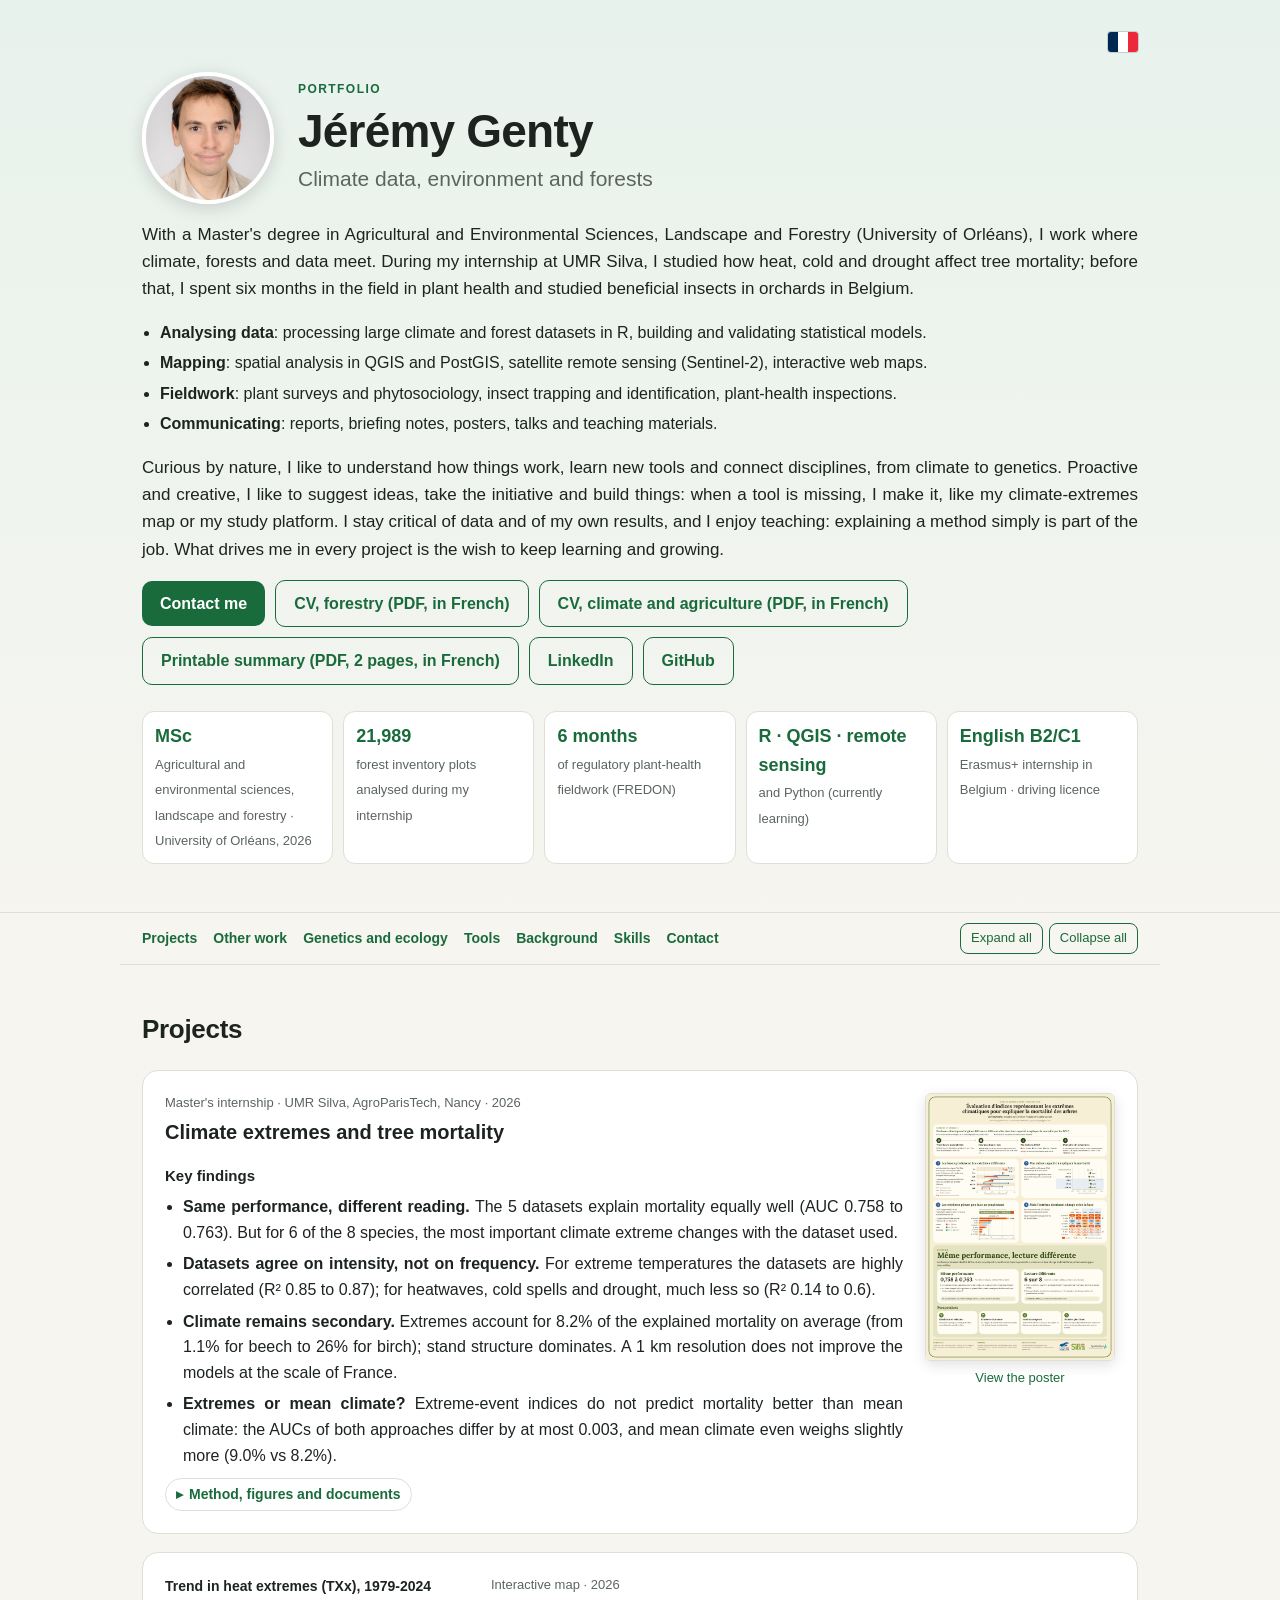
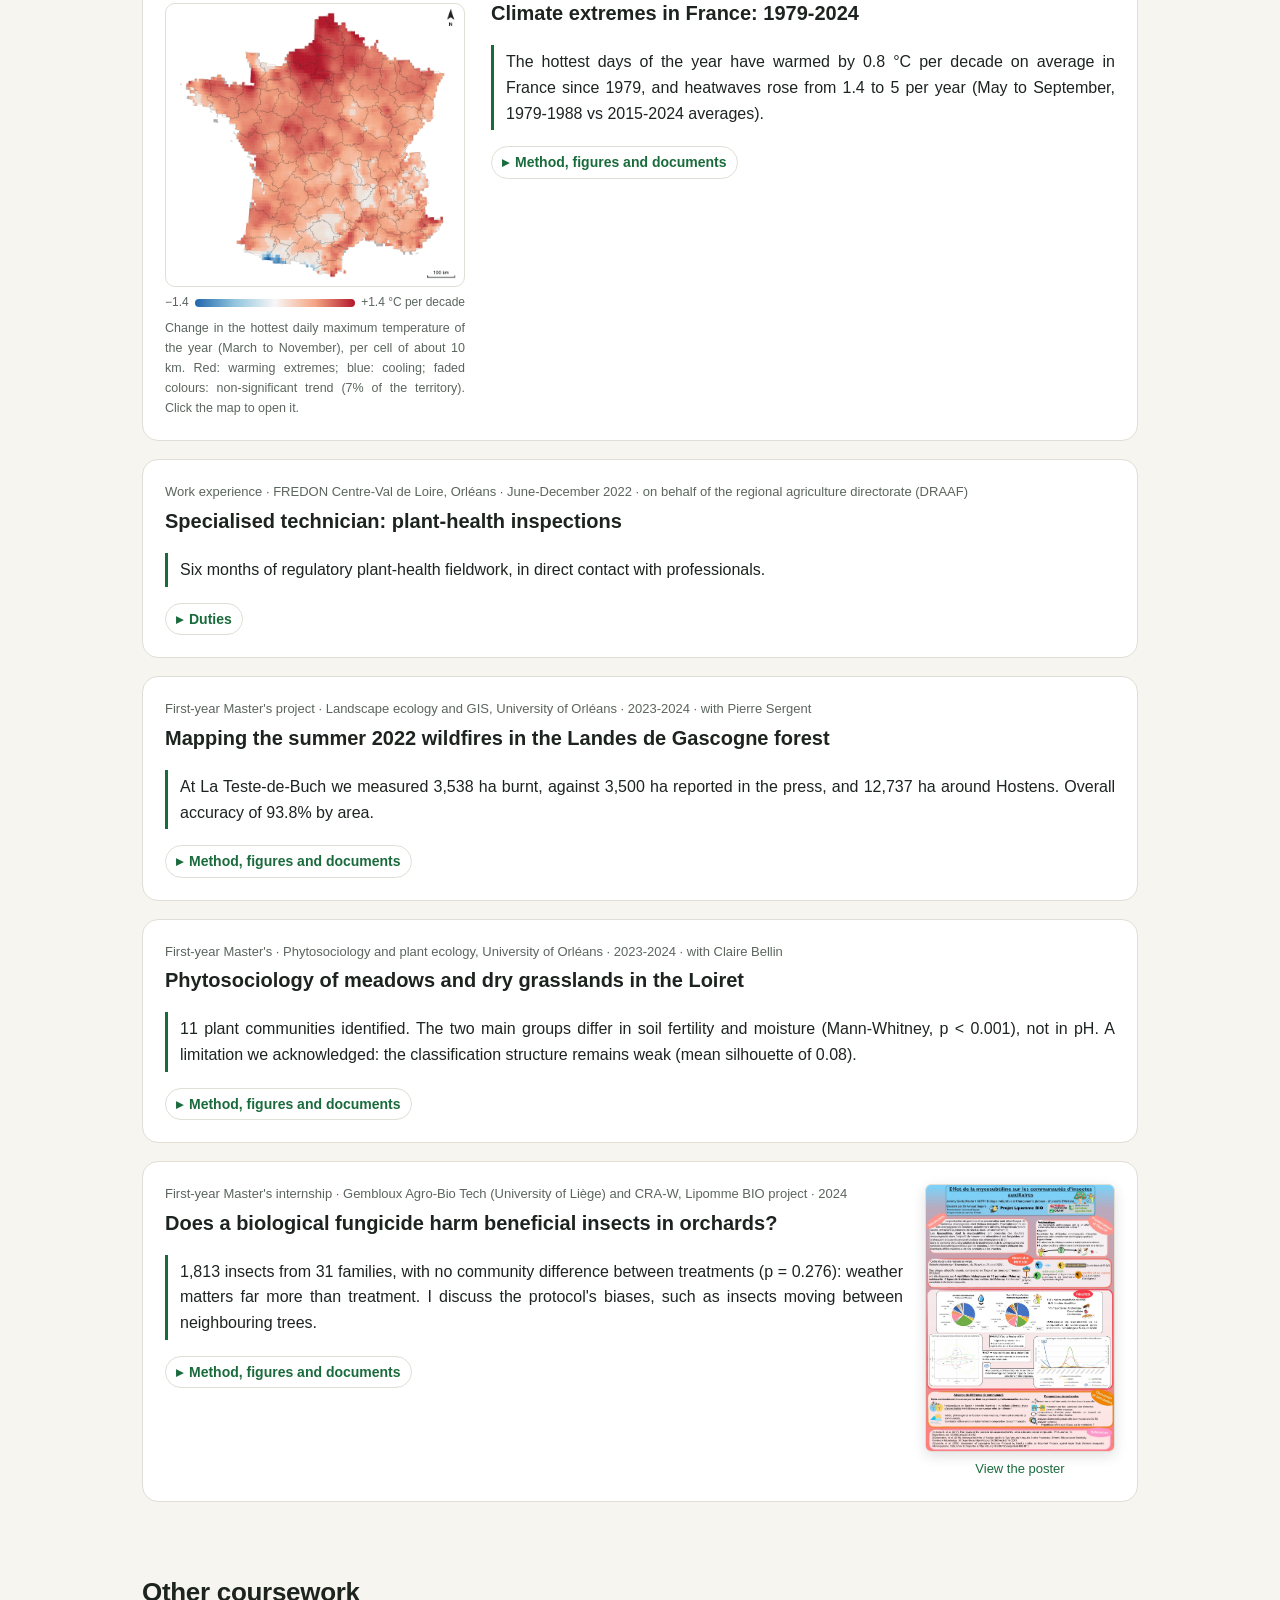
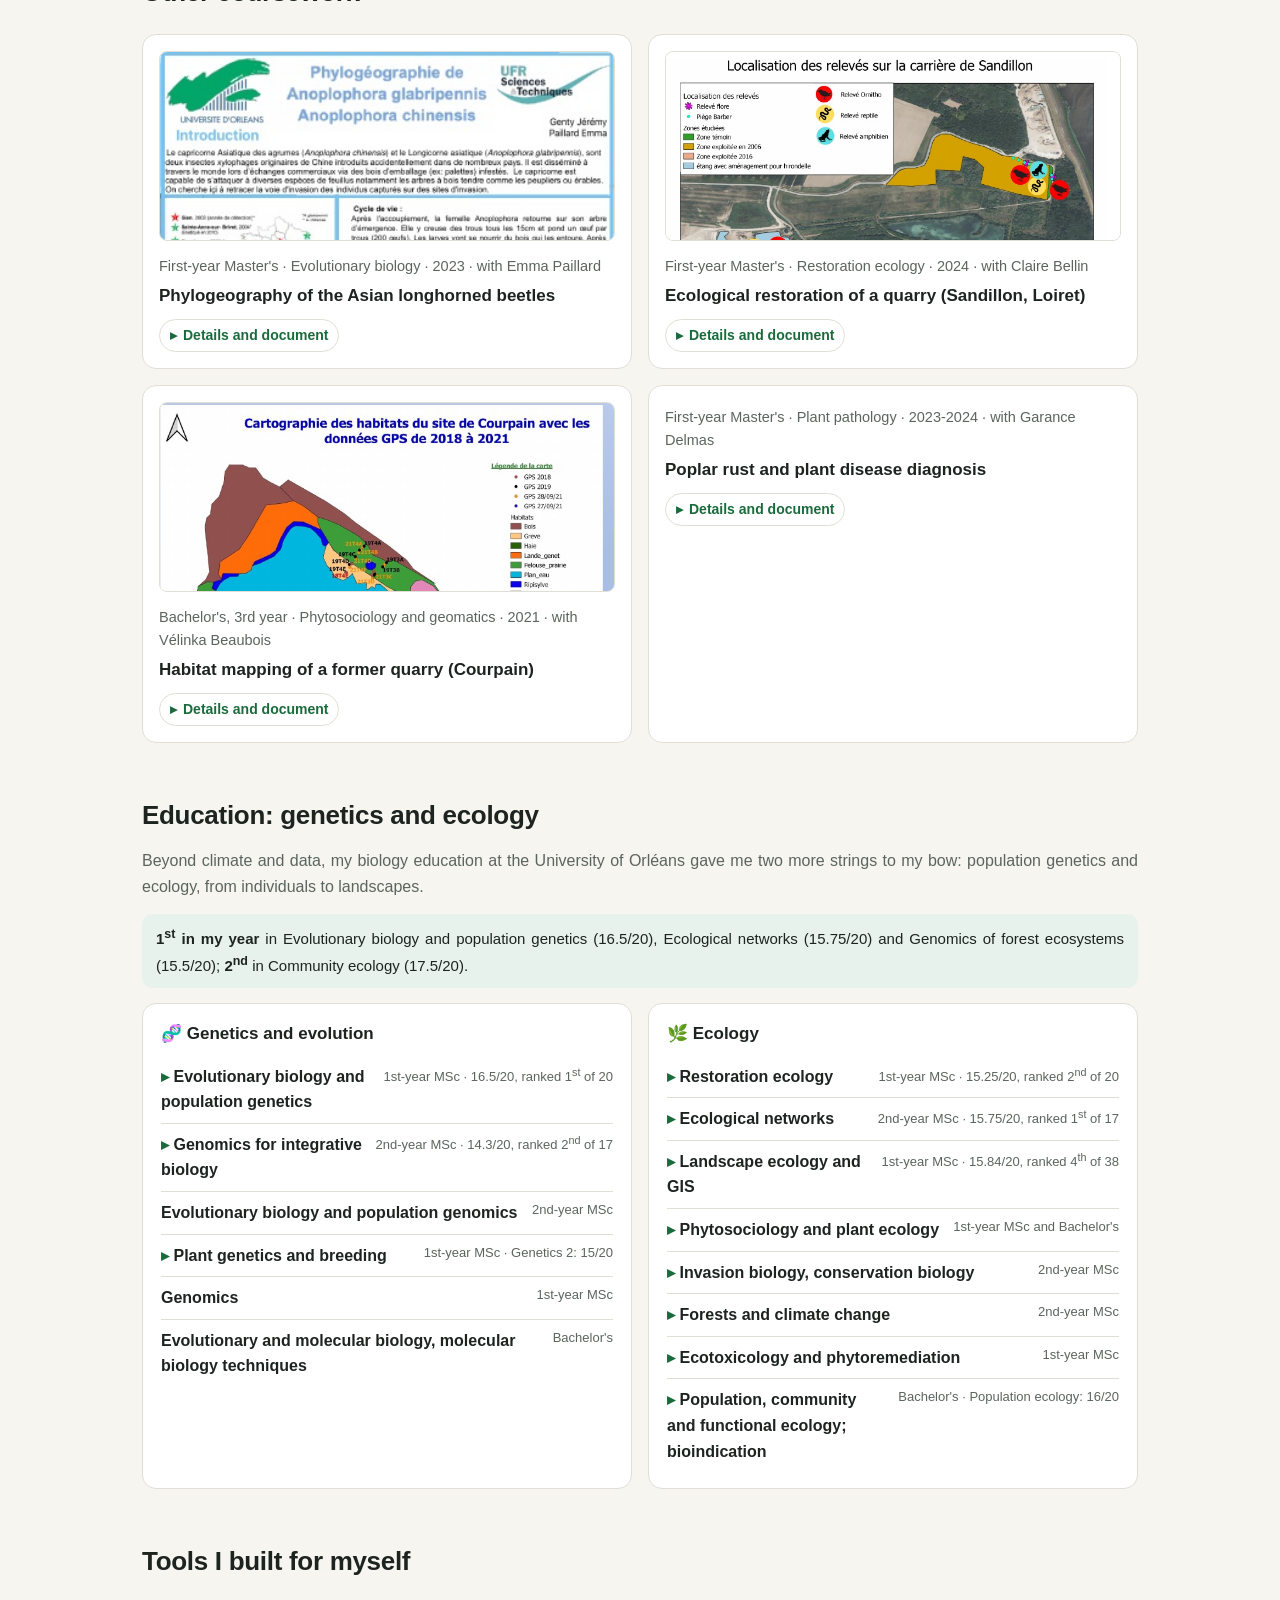
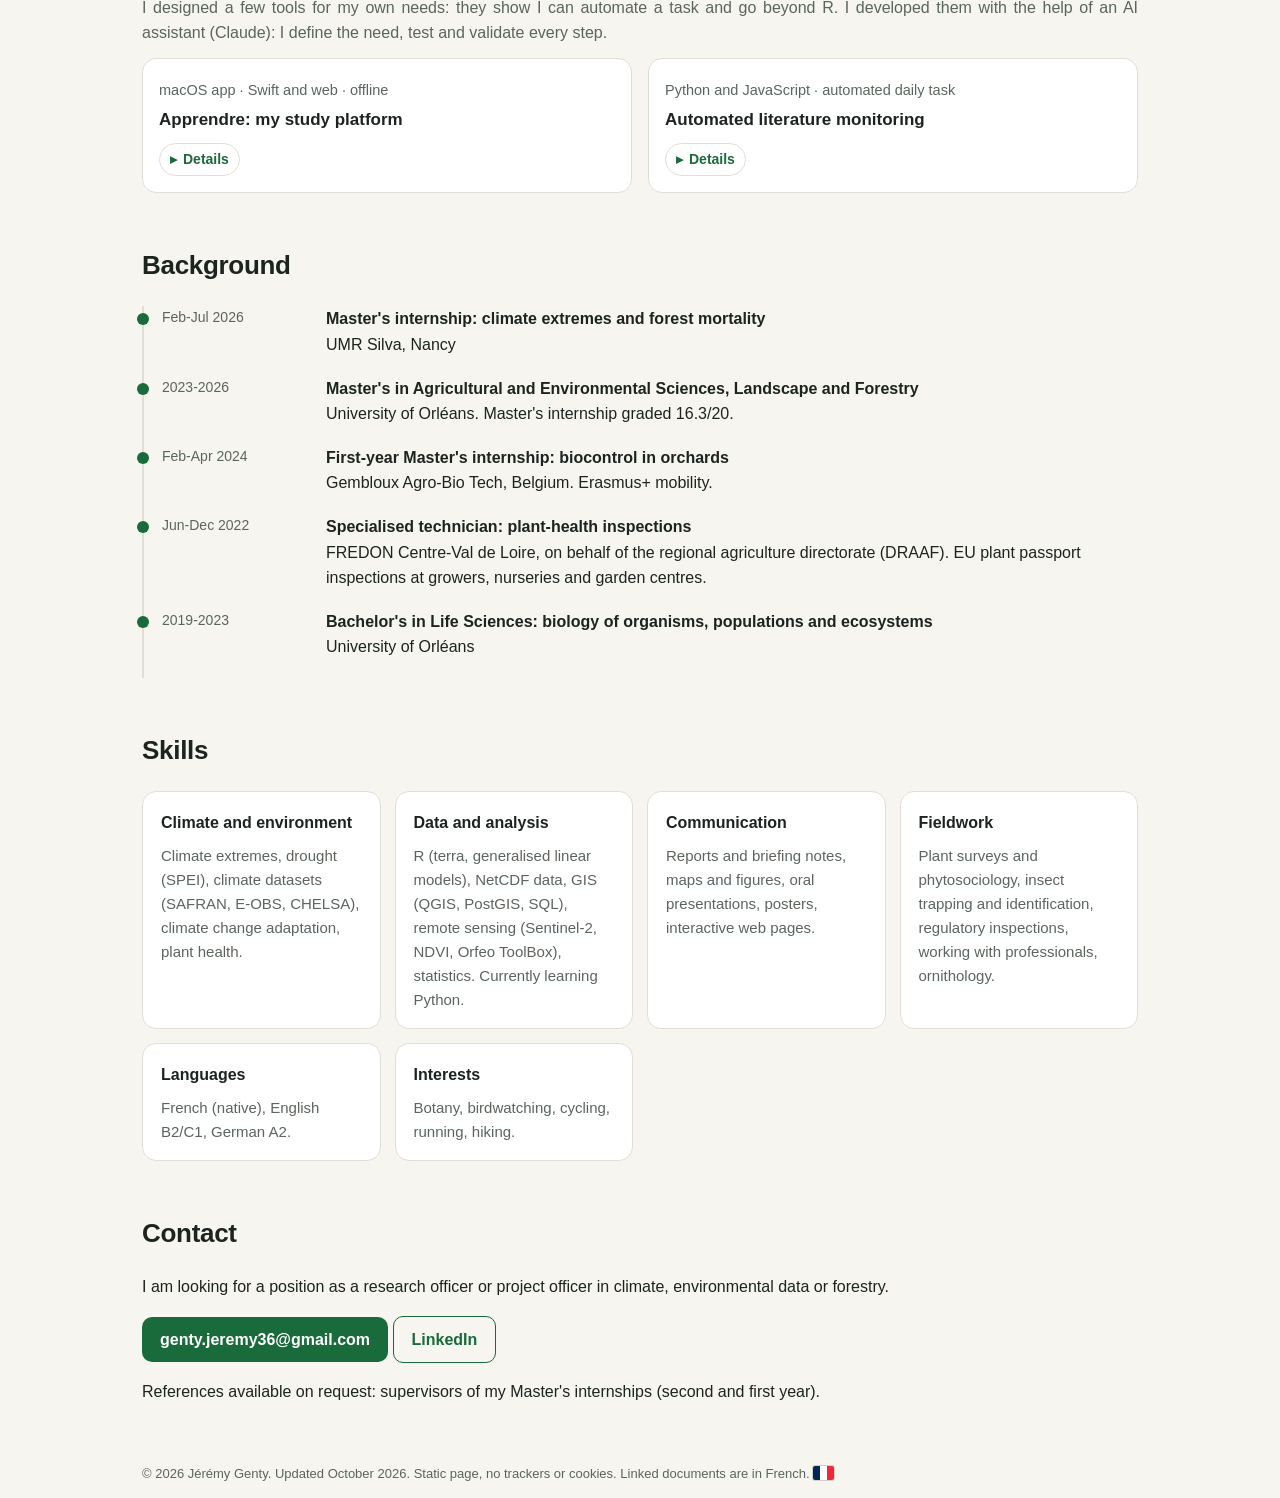
==== en.html @ 627f2845 "Portfolio de Jeremy Genty : donnees climatiques, environnement et foret Site statique bilingue (fran" ====
<!DOCTYPE html>

<html lang="en">
<head>
<meta content="noindex, nofollow" name="robots"/><meta charset="utf-8"/>
<meta content="width=device-width, initial-scale=1" name="viewport"/>
<title>Jérémy Genty: climate data, environment and forests</title>
<meta content="Portfolio of Jérémy Genty, MSc in Agricultural and Environmental Sciences, Landscape and Forestry (University of Orléans): climate extremes, gridded data, R and GIS." name="description"/>
<link href="style.css?v=20261013b" rel="stylesheet"/>
<meta content="website" property="og:type"/>
<meta content="Jérémy Genty: climate data, environment and forests" property="og:title"/>
<meta content="Portfolio: climate extremes and forest mortality, mapping, remote sensing, ecology and genetics." property="og:description"/>
<meta content="https://jeremygenty36-boop.github.io/images/carte_txx_tendance.png" property="og:image"/><meta content="https://jeremygenty36-boop.github.io/" property="og:url"/>
<meta content="summary_large_image" name="twitter:card"/>
<link href="data:image/svg+xml,&lt;svg xmlns='http://www.w3.org/2000/svg' viewBox='0 0 100 100'&gt;&lt;text y='.9em' font-size='90'&gt;🌲&lt;/text&gt;&lt;/svg&gt;" rel="icon"/>
<link href="index.html" hreflang="fr" rel="alternate"/></head>
<body>
<header class="hero">
<div class="enveloppe"><a class="drapeau" href="index.html" hreflang="fr" title="Version française"><img alt="Version française" height="20" src="images/drapeau_fr.svg" width="30"/></a>
<div class="identite"><img alt="Photo of Jérémy Genty" class="photo" height="132" src="images/photo_jeremy.jpg" width="132"/><div class="identite-txt"><p class="sur">Portfolio</p><h1>Jérémy Genty</h1><p class="titre">Climate data, environment and forests</p></div></div>
<div class="presentation">
<p class="pitch">With a Master's degree in Agricultural and Environmental Sciences, Landscape and Forestry (University of Orléans), I work where climate, forests and data meet. During my internship at UMR Silva, I studied how heat, cold and drought affect tree mortality; before that, I spent six months in the field in plant health and studied beneficial insects in orchards in Belgium.</p>
<ul class="savoir-faire">
<li><b>Analysing data</b>: processing large climate and forest datasets in R, building and validating statistical models.</li>
<li><b>Mapping</b>: spatial analysis in QGIS and PostGIS, satellite remote sensing (Sentinel-2), interactive web maps.</li>
<li><b>Fieldwork</b>: plant surveys and phytosociology, insect trapping and identification, plant-health inspections.</li>
<li><b>Communicating</b>: reports, briefing notes, posters, talks and teaching materials.</li>
</ul>
<p class="pitch">Curious by nature, I like to understand how things work, learn new tools and connect disciplines, from climate to genetics. Proactive and creative, I like to suggest ideas, take the initiative and build things: when a tool is missing, I make it, like my climate-extremes map or my study platform. I stay critical of data and of my own results, and I enjoy teaching: explaining a method simply is part of the job. What drives me in every project is the wish to keep learning and growing.</p>
</div>
<p class="liens"><a class="bouton" href="mailto:genty.jeremy36@gmail.com">Contact me</a>
<a class="bouton secondaire" href="documents/CV_Jeremy_Genty_foret.pdf">CV, forestry (PDF, in French)</a>
<a class="bouton secondaire" href="documents/CV_Jeremy_Genty_climat_agriculture.pdf">CV, climate and agriculture (PDF, in French)</a>
<a class="bouton secondaire" href="documents/Resume_portfolio_Jeremy_Genty.pdf">Printable summary (PDF, 2 pages, in French)</a>
<a class="bouton secondaire" href="https://www.linkedin.com/in/j%C3%A9r%C3%A9my-genty/">LinkedIn</a>
<a class="bouton secondaire" href="https://github.com/jeremygenty36-boop">GitHub</a>
</p><ul class="en-bref">
<li><b>MSc</b><span>Agricultural and environmental sciences, landscape and forestry · University of Orléans, 2026</span></li>
<li><b>21,989</b><span>forest inventory plots analysed during my internship</span></li>
<li><b>6 months</b><span>of regulatory plant-health fieldwork (FREDON)</span></li>
<li><b>R · QGIS · remote sensing</b><span>and Python (currently learning)</span></li>
<li><b>English B2/C1</b><span>Erasmus+ internship in Belgium · driving licence</span></li>
</ul>
</div>
</header><nav aria-label="Contents" class="sommaire enveloppe">
<a href="#projets">Projects</a><a href="#formation">Other work</a><a href="#genetique-ecologie">Genetics and ecology</a><a href="#outils">Tools</a><a href="#parcours">Background</a><a href="#competences">Skills</a><a href="#contact">Contact</a>
<span class="nav-btns"><button id="tout-ouvrir" type="button">Expand all</button><button id="tout-fermer" type="button">Collapse all</button></span>
</nav>
<main class="enveloppe">
<section id="projets">
<h2>Projects</h2>
<article class="projet">
<div>
<p class="etiquette">Master's internship · UMR Silva, AgroParisTech, Nancy · 2026</p>
<h3>Climate extremes and tree mortality</h3>
<h4>Key findings</h4><ul class="cles">
<li><b>Same performance, different reading.</b> The 5 datasets explain mortality equally well (AUC 0.758 to 0.763). But for 6 of the 8 species, the most important climate extreme changes with the dataset used.</li>
<li><b>Datasets agree on intensity, not on frequency.</b> For extreme temperatures the datasets are highly correlated (R² 0.85 to 0.87); for heatwaves, cold spells and drought, much less so (R² 0.14 to 0.6).</li>
<li><b>Climate remains secondary.</b> Extremes account for 8.2% of the explained mortality on average (from 1.1% for beech to 26% for birch); stand structure dominates. A 1 km resolution does not improve the models at the scale of France.</li>
<li><b>Extremes or mean climate?</b> Extreme-event indices do not predict mortality better than mean climate: the AUCs of both approaches differ by at most 0.003, and mean climate even weighs slightly more (9.0% vs 8.2%).</li>
</ul><details class="detail"><summary>Method, figures and documents</summary><p>Climate datasets do not produce the same extremes. Does that choice change what we conclude about forest mortality? I computed 6 extreme-event indices (heat, cold, drought) with 5 climate datasets, two of which I downscaled from 8-10 km to 1 km, then modelled the mortality of 8 tree species on 21,989 National Forest Inventory plots (GLMs in R, BIC selection, 1,000 validation splits).</p><h4>How this fits the literature</h4><p>To my knowledge, few studies focus specifically on the role of climate extremes in forest mortality; the closest is Carletti et al. (2026), on silver fir and Norway spruce. Despite different methods, some trends agree: in spruce the most explanatory variables are also heat-related, and in fir both studies find a role for cold spells (5.5% of importance in my study vs 2.5%). Extremes weigh much more in theirs, however (up to 22% for fir and 29% for spruce): that study focused on pure stands and included autumn extremes, which mine did not.</p><div class="figures">
<figure>
<div class="fig-cadre">
<img alt="Two maps of the Northern Alps: minimum temperature on an 8 km grid, then at 1 km where valleys and ridges appear" loading="lazy" src="images/descente_echelle_alpes.png"/>
<span class="fig-label g">SAFRAN 8 km</span><span class="fig-label d">1 km (downscaled)</span><span class="fig-nord">▲<br/>N</span>
</div>
<div class="fig-legende"><span>−3 °C</span><span class="degrade"></span><span>8.5 °C</span></div>
<figcaption>Mean minimum temperature in 2014 in the Northern Alps. Downscaling (delta method, corrected with the 1 km DIGITALIS data) reveals valleys and ridges.</figcaption>
</figure>
<figure>
<img alt="Table: for each species and climate dataset, the most important climate extreme in the mortality model" loading="lazy" src="images/ece_dominant_par_base.png"/>
<figcaption>The most important extreme in the mortality model, by species and climate dataset. Only black pine and Norway spruce keep the same one (TXx) across all 5 datasets. From my poster.</figcaption>
</figure>
</div><h4>Next steps</h4><ul class="cles">
<li><b>Resolution and selection:</b> understand why more indices enter the models at 1 km.</li>
<li><b>Autumn extremes:</b> include them, since they matter in Carletti et al. (2026).</li>
<li><b>Cold and pests:</b> test the indirect effect of cold through spruce bark beetles, using biotic data.</li>
<li><b>Finer data:</b> examine Météo-France 2.5 km products and feed process-based models such as SurEau.</li>
</ul><p class="qualite"><b>Quality assurance.</b> I published the full processing pipeline openly, with a 17-item register (ERRATA) documenting every error found afterwards and its effect on the results: none invalidates the conclusions, the most exposed being the low weight of drought. Outliers were kept and explained rather than discarded.</p><ul class="outils"><li>R</li><li>terra</li><li>Climpact</li><li>GLM</li><li>NFI data</li><li>Downscaling</li></ul><p class="liens"><a href="https://github.com/jeremygenty36-boop/ece-mortalite-foret/blob/main/docs/rapport_stage_M2_Genty_2026.pdf">Internship report (PDF, in French)</a> · <a href="documents/Poster_stage_M2_Genty_2026.pdf">Poster (PDF, A0, in French)</a> · <a href="documents/Soutenance_stage_M2_Genty_2026.pdf">Defence slides (PDF, 41 slides, in French)</a> · <a href="https://github.com/jeremygenty36-boop/ece-mortalite-foret">Code repository</a> · <a href="https://github.com/jeremygenty36-boop/ece-mortalite-foret/blob/main/ERRATA.md">ERRATA</a></p></details></div>
<a class="poster" href="documents/Poster_stage_M2_Genty_2026.pdf"><img alt="Internship poster preview: same performance, different reading" loading="lazy" src="images/poster_vignette.png"/><span>View the poster</span></a>
</article><article class="projet vedette">
<figure class="vignette-carte"><p class="fig-titre">Trend in heat extremes (TXx), 1979-2024</p><a class="visuel" href="carte/en.html"><img alt="Map of France showing the trend in heat extremes from 1979 to 2024" loading="lazy" src="images/carte_txx_tendance.png"/></a><div class="fig-legende"><span>−1.4</span><span class="degrade-tend"></span><span>+1.4 °C per decade</span></div><figcaption>Change in the hottest daily maximum temperature of the year (March to November), per cell of about 10 km. Red: warming extremes; blue: cooling; faded colours: non-significant trend (7% of the territory). Click the map to open it.</figcaption></figure>
<div>
<p class="etiquette">Interactive map · 2026</p>
<h3>Climate extremes in France: 1979-2024</h3>
<p class="resultat">The hottest days of the year have warmed by 0.8 °C per decade on average in France since 1979, and heatwaves rose from 1.4 to 5 per year (May to September, 1979-1988 vs 2015-2024 averages).</p>
<details class="detail"><summary>Method, figures and documents</summary><p>Six heat, cold and drought indices (including heatwaves and cold spells), year by year, across mainland France. I recomputed the indices from the European E-OBS observations (11 GB of daily data) with the method of my internship, then built an interactive map: year-by-year animation, 10-year extremes, trends with their significance, and the time series of any location on click.</p><p>The map connects to my internship: for each index it shows its weight in the mortality models of 8 tree species and each species' response curve, and a second layer maps the mortality observed in the National Forest Inventory by département.</p><ul class="outils"><li>R</li><li>NetCDF</li><li>SPEI</li><li>JavaScript</li><li>Mapping</li></ul><p class="liens"><a href="carte/en.html">Open the map</a> · <a href="https://github.com/jeremygenty36-boop/carte-extremes-climatiques">Code</a></p></details></div>
</article>
<article class="projet" id="fredon">
<div>
<p class="etiquette">Work experience · FREDON Centre-Val de Loire, Orléans · June-December 2022 · on behalf of the regional agriculture directorate (DRAAF)</p>
<h3>Specialised technician: plant-health inspections</h3>
<p class="resultat">Six months of regulatory plant-health fieldwork, in direct contact with professionals.</p>
<details class="detail"><summary>Duties</summary>
<ul class="cles">
<li><b>Inspections for the EU plant passport</b> at growers, nurseries and garden centres.</li>
<li><b>Surveys of gardens, green spaces and infrastructure (JEVI).</b></li>
<li><b>Written inspection reports</b> and discussions with the inspected businesses.</li>
</ul>
<ul class="outils"><li>Plant health</li><li>Regulation</li><li>Fieldwork</li><li>Working with professionals</li></ul>
</details>
</div>
</article>
<article class="projet" id="landes">
<div>
<p class="etiquette">First-year Master's project · Landscape ecology and GIS, University of Orléans · 2023-2024 · with Pierre Sergent</p>
<h3>Mapping the summer 2022 wildfires in the Landes de Gascogne forest</h3>
<p class="resultat">At La Teste-de-Buch we measured 3,538 ha burnt, against 3,500 ha reported in the press, and 12,737 ha around Hostens. Overall accuracy of 93.8% by area.</p>
<details class="detail"><summary>Method, figures and documents</summary><p>From two Sentinel-2 images (September 2021 and September 2022), we mapped the forests burnt by the two large fires of summer 2022: before/after vegetation index (NDVI) difference, forest mask from the OSO land-cover map, thresholding into three probability classes, sieving and vectorisation in QGIS and Orfeo ToolBox, then validation by photo-interpretation of 50 polygons per class.</p><figure class="seule">
<img alt="Map of areas burnt in 2022 between the Arcachon basin and Hostens, in three probability classes" loading="lazy" src="images/landes_incendies_2022.jpg"/>
<figcaption>Final map: burnt areas by detection probability over a Sentinel-2 image. We also point out limitations, such as misclassifications in the OSO map.</figcaption>
</figure><ul class="outils"><li>Sentinel-2</li><li>NDVI</li><li>QGIS</li><li>Orfeo ToolBox</li><li>Photo-interpretation</li></ul><p class="liens"><a href="documents/Incendies_Landes_2022_Genty_Sergent.pdf">Full presentation (PDF, 40 slides, in French)</a></p></details></div>
</article>
<article class="projet" id="phyto">
<div>
<p class="etiquette">First-year Master's · Phytosociology and plant ecology, University of Orléans · 2023-2024 · with Claire Bellin</p>
<h3>Phytosociology of meadows and dry grasslands in the Loiret</h3>
<p class="resultat">11 plant communities identified. The two main groups differ in soil fertility and moisture (Mann-Whitney, p &lt; 0.001), not in pH. A limitation we acknowledged: the classification structure remains weak (mean silhouette of 0.08).</p>
<details class="detail"><summary>Method, figures and documents</summary><p>From 258 vegetation relevés at three sites in the Loiret (Saint-Mesmin, Tavers, Guilly), we grouped the relevés by hierarchical clustering (chord distance, Ward's method), chose the number of groups with silhouette and OptimClass, assigned each group to a described syntaxon (association or alliance), then compared groups with ecograms and a synoptic table to propose suitable management.</p><figure class="seule">
<img alt="Dendrogram of the 258 relevés split into two main groups and eleven clusters" loading="lazy" src="images/phyto_dendrogramme.jpg"/>
<figcaption>Dendrogram of the relevés: two main groups and 11 clusters, then assigned to described syntaxa.</figcaption>
</figure><ul class="outils"><li>Botany</li><li>Field surveys</li><li>Classification</li><li>R</li><li>Habitat management</li></ul><p class="liens"><a href="documents/Phytosociologie_Loiret_Bellin_Genty.pdf">Presentation slides (PDF, in French)</a></p></details></div>
</article>
<article class="projet">
<div>
<p class="etiquette">First-year Master's internship · Gembloux Agro-Bio Tech (University of Liège) and CRA-W, Lipomme BIO project · 2024</p>
<h3>Does a biological fungicide harm beneficial insects in orchards?</h3>
<p class="resultat">1,813 insects from 31 families, with no community difference between treatments (p = 0.276): weather matters far more than treatment. I discuss the protocol's biases, such as insects moving between neighbouring trees.</p>
<details class="detail"><summary>Method, figures and documents</summary><p>Mycosubtilin, an antifungal molecule of bacterial origin, is being studied as an alternative to copper and sulphur against apple scab. I compared insects caught in yellow traps under four treatments (water, mycosubtilin, sulphur and copper, GAWI method), on 4 replicates of 10 apple trees over 18 weeks: family-level identification, principal component analysis and Kruskal-Wallis test in R.</p><ul class="outils"><li>Fieldwork</li><li>Entomology</li><li>R</li><li>Statistics</li><li>Poster</li></ul><p class="liens"><a href="documents/Poster_stage_M1_Genty_2024.pdf">Poster (PDF, in French)</a></p></details></div>
<a class="poster" href="documents/Poster_stage_M1_Genty_2024.pdf"><img alt="Preview of the first-year Master's internship poster on mycosubtilin and beneficial insects" loading="lazy" src="images/poster_m1_vignette.jpg"/><span>View the poster</span></a>
</article>
</section>
<section id="formation">
<h2>Other coursework</h2>
<div class="travaux">
<article class="travail" id="capricorne">
<a href="documents/Poster_capricorne_asiatique_Genty_Paillard.pdf"><img alt="Preview of the poster on the phylogeography of the Asian longhorned beetles" class="portrait" loading="lazy" src="images/capricorne_poster.jpg"/></a>
<div>
<p class="etiquette">First-year Master's · Evolutionary biology · 2023 · with Emma Paillard</p>
<h3>Phylogeography of the Asian longhorned beetles</h3>
<details class="detail"><summary>Details and document</summary><p>Tracing the invasion routes of <i>Anoplophora glabripennis</i> and <i>A. chinensis</i> in France from DNA sequences: trapping, PCR, COI gene sequencing, phylogenetic trees in MEGA.</p><ul class="outils"><li>Invasive species</li><li>Forest health</li><li>Genetics</li></ul><p class="liens"><a href="documents/Poster_capricorne_asiatique_Genty_Paillard.pdf">Poster (PDF, in French)</a></p></details></div>
</article>
<article class="travail" id="sandillon">
<a href="documents/Restauration_carriere_Sandillon_Bellin_Genty.pdf"><img alt="Map of fauna and flora survey points at the Sandillon quarry" loading="lazy" src="images/sandillon_releves.jpg"/></a>
<div>
<p class="etiquette">First-year Master's · Restoration ecology · 2024 · with Claire Bellin</p>
<h3>Ecological restoration of a quarry (Sandillon, Loiret)</h3>
<details class="detail"><summary>Details and document</summary><p>Comparing areas quarried until 2006 and 2016 with a control area: bird point counts, ground-beetle pitfall traps, reptile boards, plant surveys; Jaccard similarity, Raunkiaer life forms, Ellenberg indicator values.</p><ul class="outils"><li>Fauna and flora surveys</li><li>Restoration</li><li>QGIS</li><li>R</li></ul><p class="liens"><a href="documents/Restauration_carriere_Sandillon_Bellin_Genty.pdf">Report (PDF, 19 pages, in French)</a></p></details></div>
</article>
<article class="travail" id="courpain">
<a href="documents/Habitats_carriere_Courpain_Genty_Beaubois.pdf"><img alt="Habitat map of the former Courpain quarry with the GPS survey points" loading="lazy" src="images/courpain_habitats.jpg"/></a>
<div>
<p class="etiquette">Bachelor's, 3rd year · Phytosociology and geomatics · 2021 · with Vélinka Beaubois</p>
<h3>Habitat mapping of a former quarry (Courpain)</h3>
<details class="detail"><summary>Details and document</summary><p>On a restored 17 ha quarry: georeferenced vegetation relevés, habitat map in QGIS (4.2 ha of grasslands and meadows, 5.1 ha of open water), factor analyses and dendrograms distinguishing three main vegetation types.</p><ul class="outils"><li>Habitat mapping</li><li>GPS</li><li>QGIS</li><li>Phytosociology</li></ul><p class="liens"><a href="documents/Habitats_carriere_Courpain_Genty_Beaubois.pdf">Report (PDF, in French)</a></p></details></div>
</article>
<article class="travail">
<div>
<p class="etiquette">First-year Master's · Plant pathology · 2023-2024 · with Garance Delmas</p>
<h3>Poplar rust and plant disease diagnosis</h3>
<details class="detail"><summary>Details and document</summary><p>Pathotyping strains of <i>Melampsora larici-populina</i> on poplar clones: one strain characterised, the other uninterpretable because the control was not infected, which we discuss. Then 25 diagnostic sheets: powdery mildews, rusts, galls, mistletoe, fire blight, viruses.</p><ul class="outils"><li>Plant pathology</li><li>Forest health</li><li>Diagnostic</li></ul><p class="liens"><a href="documents/Rouille_peuplier_phytopathologie_Genty_Delmas.pdf">Report (PDF, in French)</a></p></details></div>
</article>
</div>
</section>
<section id="genetique-ecologie">
<h2>Education: genetics and ecology</h2>
<p class="intro-section">Beyond climate and data, my biology education at the University of Orléans gave me two more strings to my bow: population genetics and ecology, from individuals to landscapes.</p>
<p class="points-forts"><b>1<sup>st</sup> in my year</b> in Evolutionary biology and population genetics (16.5/20), Ecological networks (15.75/20) and Genomics of forest ecosystems (15.5/20); <b>2<sup>nd</sup></b> in Community ecology (17.5/20).</p>
<div class="deux-col">
<div class="col-ue">
<h3>🧬 Genetics and evolution</h3>
<ul class="ue">
<li class="depliable"><details class="ue-detail"><summary><b>Evolutionary biology and population genetics</b><span>1st-year MSc · 16.5/20, ranked 1<sup>st</sup> of 20</span></summary><small>Phylogeography, subdivided populations and migration models.</small><small class="rendu">Coursework: <a href="#capricorne">poster on the phylogeography of the Asian longhorned beetles</a>; a five-person paper presentation on the phylogeography of cheetahs in Africa and Asia (Charruau et al., 2011) and its implications for conservation. <a href="documents/Phylogeographie_guepard_Genty_Paillard_Sergent_Bellin_Moussa.pdf">Slides (PDF, 39 slides, in French)</a></small></details></li>
<li class="depliable"><details class="ue-detail"><summary><b>Genomics for integrative biology</b><span>2nd-year MSc · 14.3/20, ranked 2<sup>nd</sup> of 17</span></summary><small>Including a case study in the genomics of forest ecosystems (15.5/20, ranked 1<sup>st</sup>) and an introduction to bioinformatics.</small><small class="rendu">Coursework: a four-person paper presentation on the epigenetics of tree-fungus interactions: DNA hypomethylation of the host tree impairs its symbiosis with an ectomycorrhizal fungus (Vigneaud et al., 2023).</small></details></li>
<li><b>Evolutionary biology and population genomics</b><span>2nd-year MSc</span></li>
<li class="depliable"><details class="ue-detail"><summary><b>Plant genetics and breeding</b><span>1st-year MSc · Genetics 2: 15/20</span></summary><small class="rendu">Individual report: drought resistance of two poplar genotypes (Skado, Koster) under different nitrogen supply, measured by P50 (the water tension causing 50% embolism) from vulnerability curves in R. In Skado, P50 differs significantly between low and optimal nitrogen. <a href="documents/Cavitation_peuplier_Genty_2024.pdf">Report (PDF, in French)</a></small></details></li>
<li><b>Genomics</b><span>1st-year MSc</span></li>
<li><b>Evolutionary and molecular biology, molecular biology techniques</b><span>Bachelor's</span></li>
</ul>
</div>
<div class="col-ue">
<h3>🌿 Ecology</h3>
<ul class="ue">
<li class="depliable"><details class="ue-detail"><summary><b>Restoration ecology</b><span>1st-year MSc · 15.25/20, ranked 2<sup>nd</sup> of 20</span></summary><small>Including Community ecology: concepts and tools (17.5/20).</small><small class="rendu">Coursework: <a href="#sandillon">report on the restoration of the Sandillon quarry</a> (bird, ground-beetle, reptile and plant surveys; analyses in R).</small></details></li>
<li class="depliable"><details class="ue-detail"><summary><b>Ecological networks</b><span>2nd-year MSc · 15.75/20, ranked 1<sup>st</sup> of 17</span></summary><small class="rendu">R practical: comparing plant-insect interaction networks in ornamental and wild settings (connectance, nestedness, compartments; bipartite and igraph packages).</small></details></li>
<li class="depliable"><details class="ue-detail"><summary><b>Landscape ecology and GIS</b><span>1st-year MSc · 15.84/20, ranked 4<sup>th</sup> of 38</span></summary><small class="rendu">Coursework: <a href="#landes">mapping of the 2022 wildfires in the Landes</a> (Sentinel-2, QGIS).</small></details></li>
<li class="depliable"><details class="ue-detail"><summary><b>Phytosociology and plant ecology</b><span>1st-year MSc and Bachelor's</span></summary><small class="rendu">Coursework: <a href="#phyto">presentation on the meadows and grasslands of the Loiret</a> (MSc); <a href="#courpain">habitat mapping at Courpain</a> (Bachelor's).</small></details></li>
<li class="depliable"><details class="ue-detail"><summary><b>Invasion biology, conservation biology</b><span>2nd-year MSc</span></summary><small class="rendu">Coursework: a video analysing a paper on the invasion of the yellow-legged hornet in Europe (Arca et al., 2015), 8 min, with Claire Bellin (in French); a concept map of conservation biology (group of four).</small><video class="video-ue" controls="" poster="images/frelon_video_apercu.jpg" preload="none" src="documents/Frelon_asiatique_analyse_article_Genty_Bellin.mp4">Your browser cannot play this video: <a href="documents/Frelon_asiatique_analyse_article_Genty_Bellin.mp4">download it</a>.</video></details></li>
<li class="depliable"><details class="ue-detail"><summary><b>Forests and climate change</b><span>2nd-year MSc</span></summary><small>Adaptation challenges and levers, forest health monitoring.</small></details></li>
<li class="depliable"><details class="ue-detail"><summary><b>Ecotoxicology and phytoremediation</b><span>1st-year MSc</span></summary><small class="rendu">Report with Claire Bellin: phytostabilisation of metals in a mining soil planted with willow, assisted by biochar.</small></details></li>
<li class="depliable"><details class="ue-detail"><summary><b>Population, community and functional ecology; bioindication</b><span>Bachelor's · Population ecology: 16/20</span></summary><small class="rendu">Coursework: soil-science report on the soils of the Orléans state forest (Ingrannes block), with Robin Cascales.</small></details></li>
</ul>
</div>
</div>
</section>
<section id="outils">
<h2>Tools I built for myself</h2>
<p class="intro-section">I designed a few tools for my own needs: they show I can automate a task and go beyond R. I developed them with the help of an AI assistant (Claude): I define the need, test and validate every step.</p>
<div class="travaux">
<article class="travail"><div>
<p class="etiquette">macOS app · Swift and web · offline</p>
<h3>Apprendre: my study platform</h3>
<details class="detail"><summary>Details</summary>
<p>Lessons and over 800 multiple-choice questions with explanations, reviewed with spaced repetition: botany, statistics, R, Python (with a built-in Python console), SQL. I use it to dig into a new subject from the documentation I gather.</p>
<ul class="outils"><li>Swift</li><li>JavaScript</li><li>Learning</li></ul>
</details>
</div></article>
<article class="travail"><div>
<p class="etiquette">Python and JavaScript · automated daily task</p>
<h3>Automated literature monitoring</h3>
<details class="detail"><summary>Details</summary>
<p>Every morning, a script queries the OpenAlex bibliographic database on my topics (forest dieback, climate extremes, remote sensing, forest health…) and shows me the new papers. One click sends a paper to Zotero with its open-access PDF and files it automatically in the right folder.</p>
<ul class="outils"><li>Python</li><li>API OpenAlex</li><li>Zotero</li><li>Automation</li></ul>
</details>
</div></article>
</div>
</section><section id="parcours">
<h2>Background</h2>
<ol class="frise">
<li><span class="date">Feb-Jul 2026</span><div><b>Master's internship: climate extremes and forest mortality</b><br/>UMR Silva, Nancy</div></li>
<li><span class="date">2023-2026</span><div><b>Master's in Agricultural and Environmental Sciences, Landscape and Forestry</b><br/>University of Orléans. Master's internship graded 16.3/20.</div></li>
<li><span class="date">Feb-Apr 2024</span><div><b>First-year Master's internship: biocontrol in orchards</b><br/>Gembloux Agro-Bio Tech, Belgium. Erasmus+ mobility.</div></li>
<li><span class="date">Jun-Dec 2022</span><div><b>Specialised technician: plant-health inspections</b><br/>FREDON Centre-Val de Loire, on behalf of the regional agriculture directorate (DRAAF). EU plant passport inspections at growers, nurseries and garden centres.</div></li>
<li><span class="date">2019-2023</span><div><b>Bachelor's in Life Sciences: biology of organisms, populations and ecosystems</b><br/>University of Orléans</div></li>
</ol>
</section>
<section id="competences">
<h2>Skills</h2>
<div class="grille">
<div><h3>Climate and environment</h3><p>Climate extremes, drought (SPEI), climate datasets (SAFRAN, E-OBS, CHELSA), climate change adaptation, plant health.</p></div>
<div><h3>Data and analysis</h3><p>R (terra, generalised linear models), NetCDF data, GIS (QGIS, PostGIS, SQL), remote sensing (Sentinel-2, NDVI, Orfeo ToolBox), statistics. Currently learning Python.</p></div>
<div><h3>Communication</h3><p>Reports and briefing notes, maps and figures, oral presentations, posters, interactive web pages.</p></div>
<div><h3>Fieldwork</h3><p>Plant surveys and phytosociology, insect trapping and identification, regulatory inspections, working with professionals, ornithology.</p></div>
<div><h3>Languages</h3><p>French (native), English B2/C1, German A2.</p></div>
<div><h3>Interests</h3><p>Botany, birdwatching, cycling, running, hiking.</p></div></div>
</section>
<section class="contact" id="contact">
<h2>Contact</h2>
<p>I am looking for a position as a research officer or project officer in climate, environmental data or forestry.</p>
<p><a class="bouton" href="mailto:genty.jeremy36@gmail.com">genty.jeremy36@gmail.com</a> <a class="bouton secondaire" href="https://www.linkedin.com/in/j%C3%A9r%C3%A9my-genty/">LinkedIn</a></p>
<p class="references">References available on request: supervisors of my Master's internships (second and first year).</p></section>
</main>
<footer class="enveloppe"><p>© 2026 Jérémy Genty. Updated October 2026. Static page, no trackers or cookies. Linked documents are in French. <a href="index.html" hreflang="fr" title="Version française"><img alt="Version française" class="drapeau-pied" height="14" src="images/drapeau_fr.svg" width="21"/></a></p></footer>
<script>
document.getElementById("tout-ouvrir").onclick = () => document.querySelectorAll("details").forEach(d => d.open = true);
document.getElementById("tout-fermer").onclick = () => document.querySelectorAll("details").forEach(d => d.open = false);
// un lien interne vers un element replie l'ouvre
document.querySelectorAll('a[href^="#"]').forEach(a => a.addEventListener("click", () => {
  const c = document.querySelector(a.getAttribute("href")); if (!c) return;
  let d = c.closest("details"); while (d) { d.open = true; d = d.parentElement.closest("details"); }
  c.querySelectorAll(":scope > div > details.detail").forEach(x => x.open = true);
}));
</script></body>
</html>
---- style.css ----
:root{--fond:#f6f5f0;--carte:#fff;--txt:#1d2420;--mut:#5b655e;--ac:#1a6b3c;--ac2:#e8f2ec;--bord:#e0ded5}
@media(prefers-color-scheme:dark){:root{--fond:#141715;--carte:#1d211f;--txt:#eef1ee;--mut:#a6b0a8;--ac:#5cc48a;--ac2:#1f2e25;--bord:#2f3531}}
*{box-sizing:border-box}
body{margin:0;background:var(--fond);color:var(--txt);font:16px/1.6 -apple-system,"Segoe UI",Roboto,sans-serif}
.enveloppe{max-width:1040px;margin:0 auto;padding:0 22px}
a{color:var(--ac)}
.hero{padding:72px 0 48px;border-bottom:1px solid var(--bord);background:linear-gradient(180deg,var(--ac2),transparent)}
.sur{margin:0;text-transform:uppercase;letter-spacing:.12em;font-size:12px;color:var(--ac);font-weight:600}
h1{margin:6px 0 0;font-size:46px;letter-spacing:-.8px;line-height:1.1}
.titre{margin:6px 0 18px;font-size:21px;color:var(--mut)}
.pitch{max-width:700px;font-size:17px}
.liens{display:flex;flex-wrap:wrap;gap:10px;align-items:center}
.bouton{display:inline-block;padding:10px 18px;border-radius:10px;background:var(--ac);color:#fff;text-decoration:none;font-weight:600}
.bouton.secondaire{background:none;color:var(--ac);border:1px solid var(--ac)}
section{padding:44px 0 8px}
h2{font-size:26px;margin:0 0 20px;letter-spacing:-.3px}
h3{margin:2px 0 8px;font-size:20px}
.projet{background:var(--carte);border:1px solid var(--bord);border-radius:16px;padding:22px;margin-bottom:18px}
.projet.vedette{display:grid;grid-template-columns:minmax(0,.9fr) minmax(0,1.1fr);gap:26px;align-items:center}
@media(max-width:760px){.projet.vedette{grid-template-columns:1fr}h1{font-size:36px}}
.visuel img{width:100%;height:auto;display:block;border-radius:10px;background:#fff}
.etiquette{margin:0;font-size:13px;color:var(--mut)}
.resultat{border-left:3px solid var(--ac);padding:4px 0 4px 12px;color:var(--txt);font-weight:500}
.outils{display:flex;flex-wrap:wrap;gap:6px;padding:0;margin:10px 0;list-style:none}
.outils li{font-size:13px;background:var(--ac2);color:var(--ac);padding:3px 10px;border-radius:20px}
.frise{list-style:none;padding:0;margin:0;border-left:2px solid var(--bord)}
.frise li{display:grid;grid-template-columns:150px 1fr;gap:14px;padding:0 0 18px 18px;position:relative}
.frise li::before{content:"";position:absolute;left:-7px;top:7px;width:12px;height:12px;border-radius:50%;background:var(--ac)}
.date{color:var(--mut);font-size:14px}
@media(max-width:600px){.frise li{grid-template-columns:1fr;gap:2px}}
.grille{display:grid;grid-template-columns:repeat(auto-fit,minmax(220px,1fr));gap:14px}
.grille>div{background:var(--carte);border:1px solid var(--bord);border-radius:14px;padding:16px 18px}
.grille h3{font-size:16px}.grille p{margin:0;color:var(--mut);font-size:15px}
.contact{padding-bottom:30px}
footer{color:var(--mut);font-size:13px;padding:24px 22px 40px}

h4{margin:16px 0 6px;font-size:15px}
.cles{padding-left:18px;margin:0}.cles li{margin:6px 0}
.figures{display:grid;grid-template-columns:1.15fr 1fr;gap:18px;margin:18px 0}
@media(max-width:760px){.figures{grid-template-columns:1fr}}
figure{margin:0}figure img{width:100%;height:auto;display:block;border-radius:8px;border:1px solid var(--bord)}
figcaption{font-size:13px;color:var(--mut);margin-top:6px}
.fig-cadre{position:relative}
.fig-label{position:absolute;top:8px;font-size:12px;font-weight:600;background:rgba(255,255,255,.88);color:#222;padding:2px 7px;border-radius:5px}
.fig-label.g{left:8px}.fig-label.d{left:calc(51% + 8px)}
.fig-nord{position:absolute;right:10px;bottom:10px;font:700 11px/1 sans-serif;text-align:center;color:#222;background:rgba(255,255,255,.85);padding:3px 5px;border-radius:5px}
.fig-legende{display:flex;align-items:center;gap:6px;font-size:12px;color:var(--mut);margin-top:6px}
.degrade{flex:1;height:8px;border-radius:4px;background:linear-gradient(90deg,#4575b4,#91bfdb,#e0f3f8,#ffffbf,#fee090,#fc8d59,#d73027)}
.qualite{background:var(--ac2);border-radius:10px;padding:10px 14px;font-size:15px}
.projet:has(.poster){display:grid;grid-template-columns:minmax(0,1fr) 190px;gap:22px;align-items:start}
@media(max-width:860px){.projet:has(.poster){grid-template-columns:1fr}}
.poster{display:block;text-decoration:none;text-align:center;font-size:13px}
.poster img{width:100%;border-radius:6px;border:1px solid var(--bord);box-shadow:0 4px 14px rgba(0,0,0,.12)}
.fig-label{white-space:nowrap;font-size:11.5px}

figure.seule{margin:14px 0;max-width:760px}

.travaux{display:grid;grid-template-columns:repeat(2,minmax(0,1fr));gap:16px}
@media(max-width:760px){.travaux{grid-template-columns:1fr}}
.travail{background:var(--carte);border:1px solid var(--bord);border-radius:14px;padding:16px;display:flex;flex-direction:column;gap:10px}
.travail img{width:100%;height:190px;object-fit:cover;object-position:top;border-radius:8px;border:1px solid var(--bord);display:block}
.travail img.portrait{object-position:top center}
.travail h3{font-size:17px;margin:2px 0 6px}.travail p{margin:4px 0;font-size:14.5px}

.intro-section{max-width:760px;color:var(--mut);margin:-8px 0 12px}
.points-forts{background:var(--ac2);border-radius:10px;padding:10px 14px;font-size:15px;max-width:900px}
.deux-col{display:grid;grid-template-columns:1fr 1fr;gap:16px;margin-top:14px}
@media(max-width:760px){.deux-col{grid-template-columns:1fr}}
.col-ue{background:var(--carte);border:1px solid var(--bord);border-radius:14px;padding:16px 18px}
.col-ue h3{font-size:17px;margin:0 0 8px}
.ue{list-style:none;padding:0;margin:0}
.ue li{padding:8px 0;border-top:1px solid var(--bord);display:grid;grid-template-columns:1fr auto;gap:2px 10px}
.ue li:first-child{border-top:0}
.ue li span{color:var(--mut);font-size:13px;text-align:right;white-space:nowrap}
.ue li small{grid-column:1/-1;color:var(--mut);font-size:13px}
@media(max-width:480px){.ue li{grid-template-columns:1fr}.ue li span{text-align:left}}

.ue li small.rendu{color:var(--txt);opacity:.85;border-left:2px solid var(--ac);padding-left:8px;margin-top:3px}

.sommaire{position:sticky;top:0;z-index:5;display:flex;flex-wrap:wrap;gap:6px 16px;align-items:center;padding-top:10px;padding-bottom:10px;background:var(--fond);border-bottom:1px solid var(--bord);font-size:14px}
.sommaire a{text-decoration:none;font-weight:600}
.nav-btns{margin-left:auto;display:flex;gap:6px}
.nav-btns button{font:inherit;font-size:13px;padding:4px 10px;border-radius:8px;border:1px solid var(--ac);background:none;color:var(--ac);cursor:pointer}
details.detail{margin-top:10px}
details.detail>summary{cursor:pointer;color:var(--ac);font-weight:600;font-size:14px;list-style:none;display:inline-flex;align-items:center;gap:6px;padding:4px 10px;border:1px solid var(--bord);border-radius:20px}
details.detail>summary::-webkit-details-marker{display:none}
details.detail>summary::before{content:"▸";transition:transform .15s}
details.detail[open]>summary::before{transform:rotate(90deg)}
details.detail[open]>summary{margin-bottom:8px}
.ue li.depliable{display:block}
details.ue-detail>summary{cursor:pointer;display:grid;grid-template-columns:1fr auto;gap:2px 10px;list-style:none}
details.ue-detail>summary::-webkit-details-marker{display:none}
details.ue-detail>summary b::before{content:"▸ ";color:var(--ac)}
details.ue-detail[open]>summary b::before{content:"▾ "}
details.ue-detail>summary span{color:var(--mut);font-size:13px;text-align:right;white-space:nowrap}
details.ue-detail small{display:block;color:var(--mut);font-size:13px;margin-top:4px}
details.ue-detail small.rendu{color:var(--txt);opacity:.85;border-left:2px solid var(--ac);padding-left:8px}
.video-ue{width:100%;max-width:520px;margin-top:8px;border-radius:8px;border:1px solid var(--bord);background:#000}
section{scroll-margin-top:56px}article{scroll-margin-top:60px}

.lien-langue{font-size:14px;margin-left:6px}
.en-bref{list-style:none;padding:0;margin:26px 0 0;display:grid;grid-template-columns:repeat(auto-fit,minmax(170px,1fr));gap:10px}
.en-bref li{background:var(--carte);border:1px solid var(--bord);border-radius:12px;padding:10px 12px}
.en-bref b{display:block;font-size:18px;color:var(--ac)}
.en-bref span{font-size:13px;color:var(--mut)}

.hero .enveloppe{position:relative}
.drapeau{position:absolute;top:-40px;right:22px;display:block;line-height:0;border-radius:3px;box-shadow:0 0 0 1px rgba(0,0,0,.15);transition:transform .15s}
.drapeau:hover{transform:scale(1.12)}
.drapeau img{border-radius:3px}
.drapeau-pied{vertical-align:-2px;border-radius:2px;box-shadow:0 0 0 1px rgba(0,0,0,.15)}
.identite{display:flex;align-items:center;gap:24px;margin-bottom:14px}
.photo{width:132px;height:132px;border-radius:50%;object-fit:cover;border:4px solid var(--carte);box-shadow:0 4px 18px rgba(0,0,0,.15);flex:none}
.identite .titre{margin-bottom:0}
@media(max-width:600px){.identite{flex-direction:column;align-items:flex-start}.photo{width:104px;height:104px}}
.presentation{max-width:820px}
.savoir-faire{padding-left:18px;margin:6px 0 14px;font-size:16px}
.savoir-faire li{margin:5px 0}

/* texte justifie (bloc rectangulaire) et pleine largeur */
.presentation{max-width:none}
.pitch{max-width:none}
.pitch,.savoir-faire li,.projet p:not(.etiquette):not(.liens),.cles li,.travail p:not(.etiquette):not(.liens),.intro-section,.points-forts,.qualite,figcaption,details.ue-detail small{text-align:justify;-webkit-hyphens:auto;hyphens:auto}
.intro-section,.points-forts{max-width:none}
figure.seule{max-width:none}

/* vignette de la carte : plus petite, avec titre et legende */
.projet.vedette{grid-template-columns:300px minmax(0,1fr);align-items:start}
@media(max-width:760px){.projet.vedette{grid-template-columns:1fr}}
.vignette-carte{margin:0}
.vignette-carte .fig-titre{margin:0 0 6px;font-weight:600;font-size:14px;text-align:left}
.vignette-carte .visuel img{max-width:300px}
.degrade-tend{flex:1;height:8px;border-radius:4px;background:linear-gradient(90deg,#2166ac,#92c5de,#f7f7f7,#f4a582,#b2182b)}
.vignette-carte figcaption{font-size:12.5px}
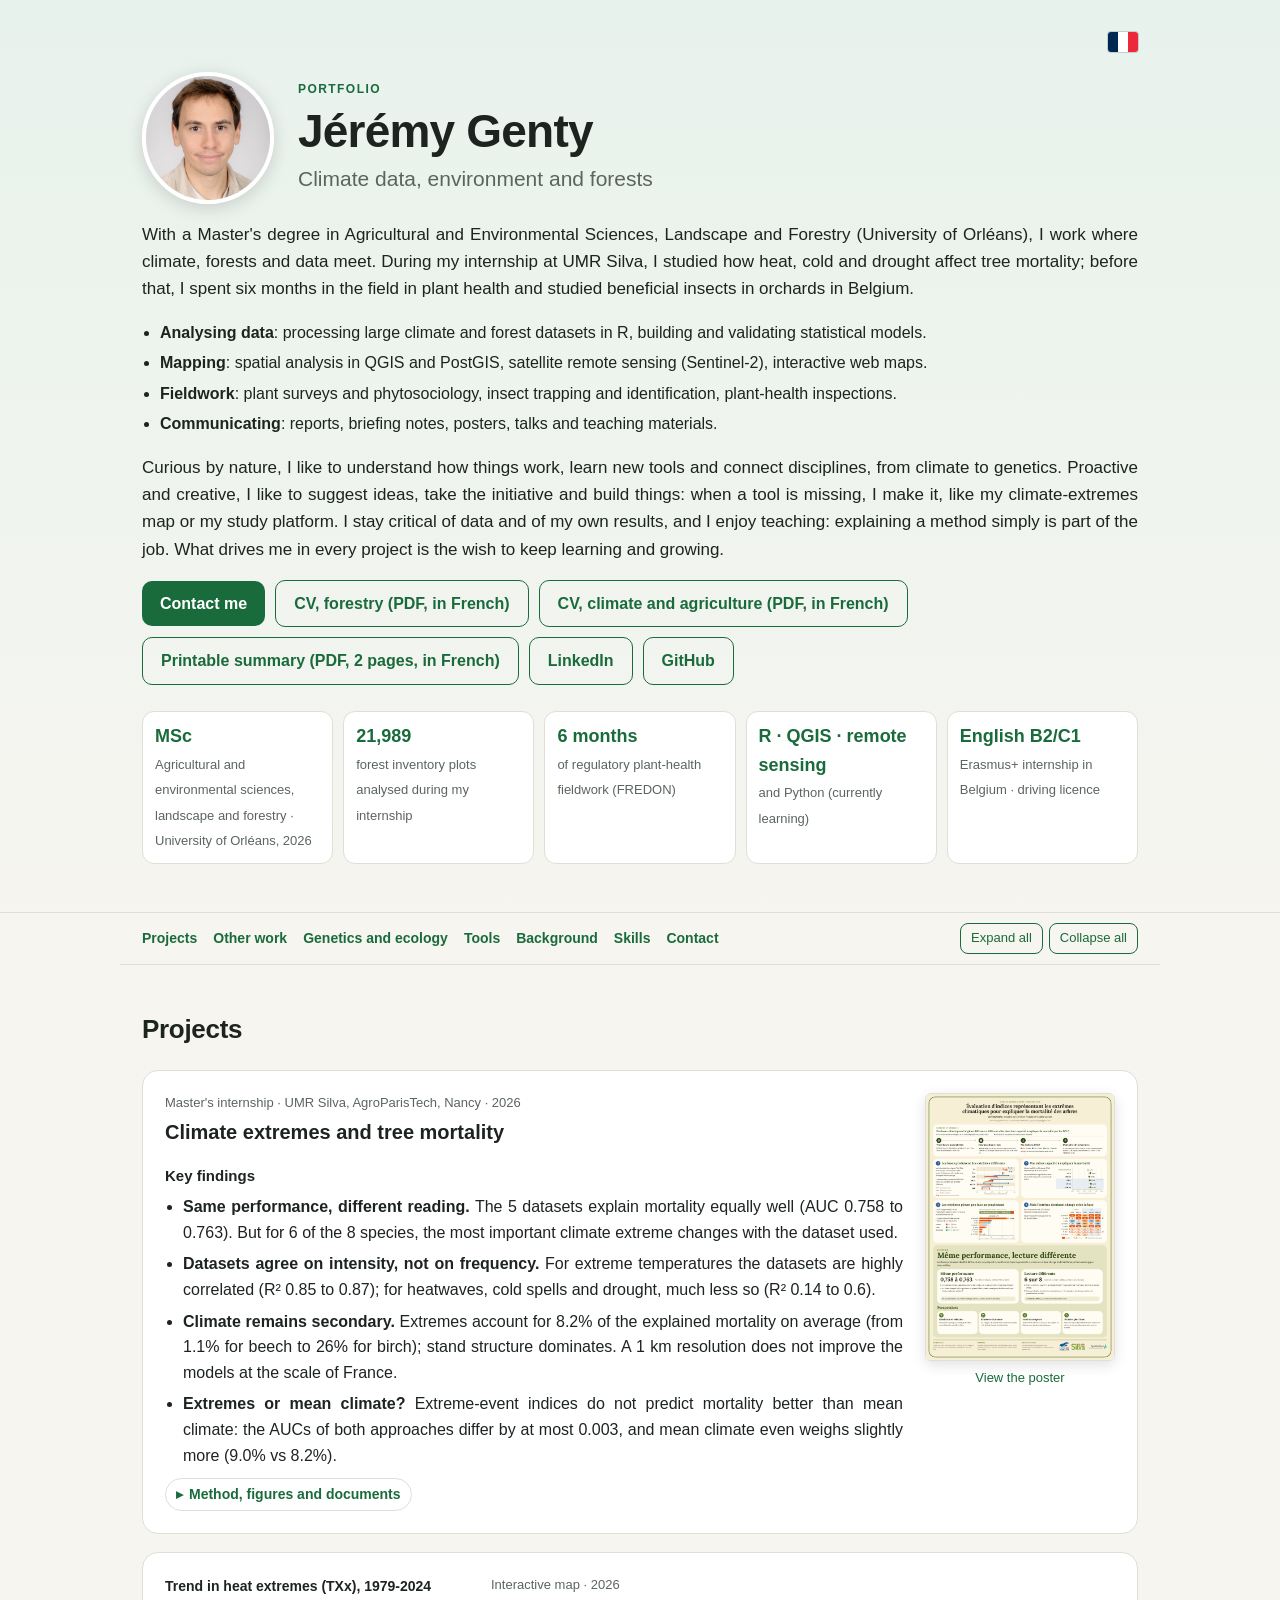
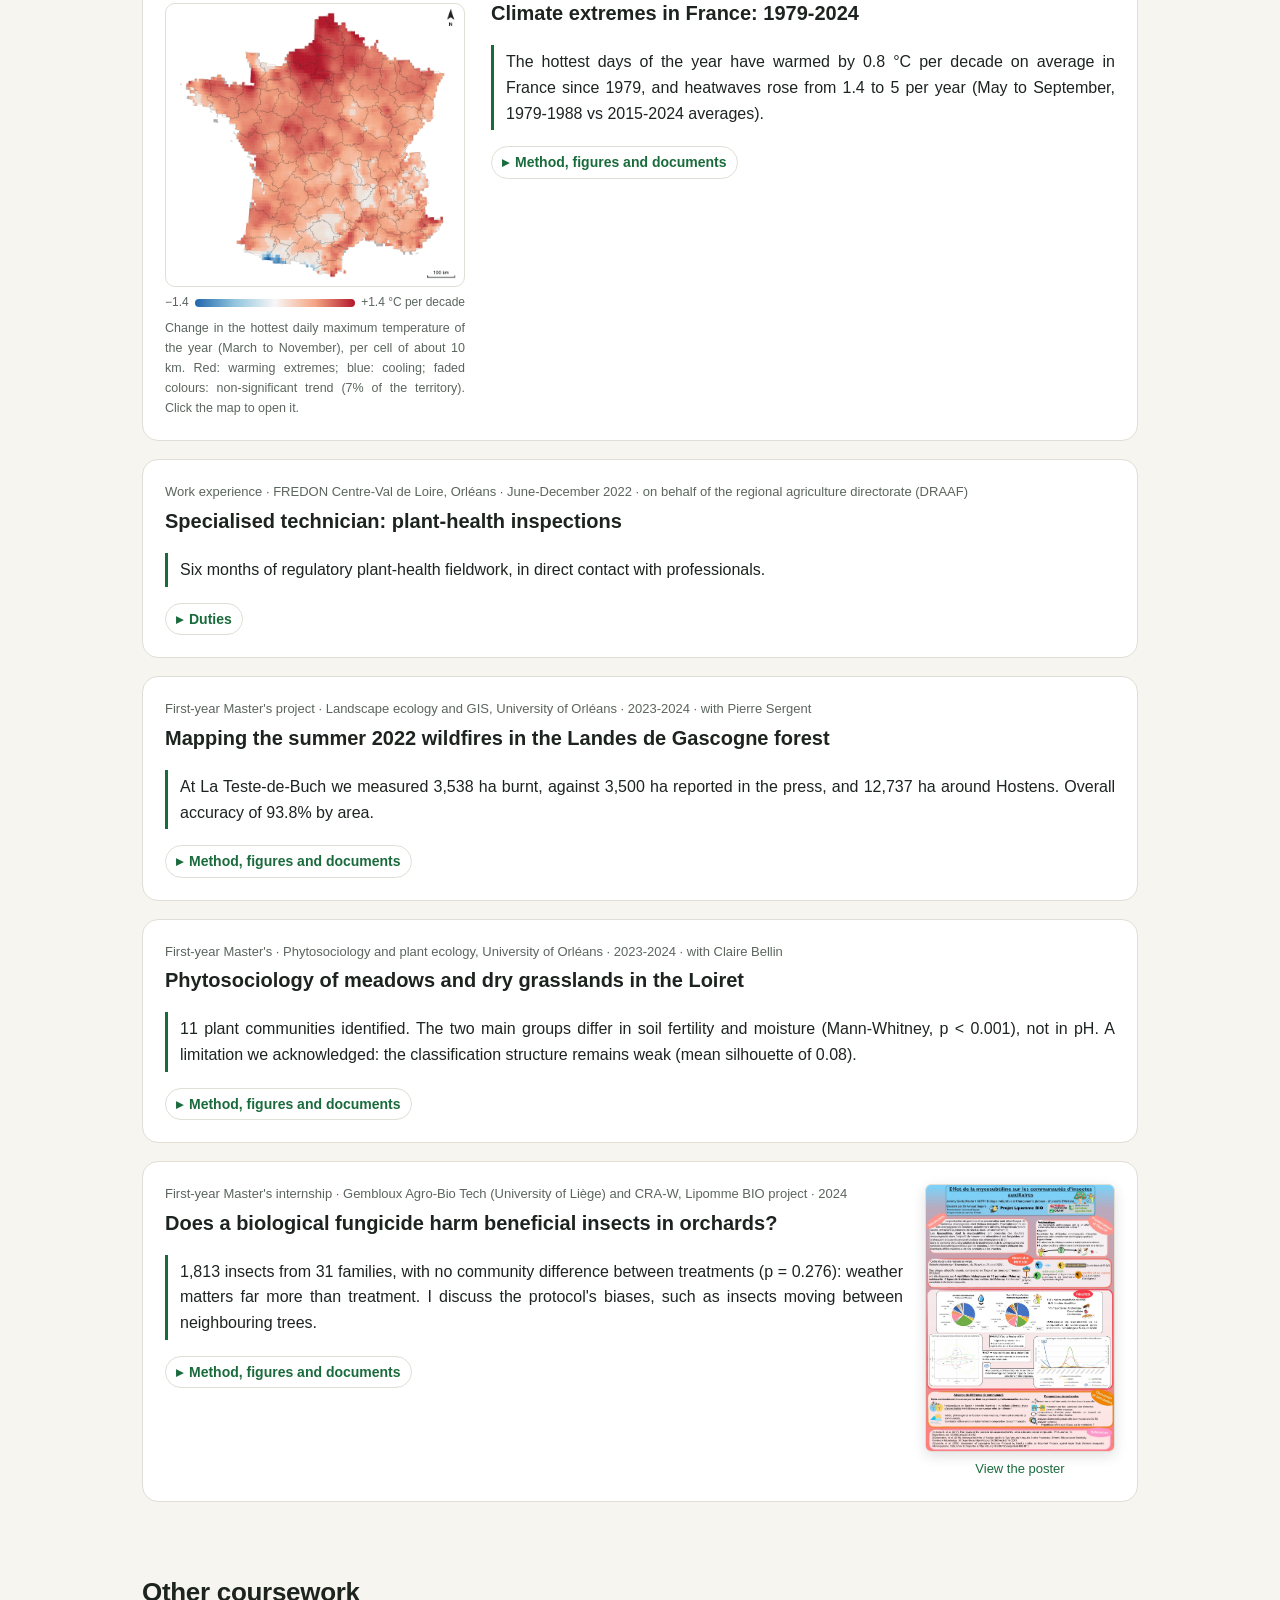
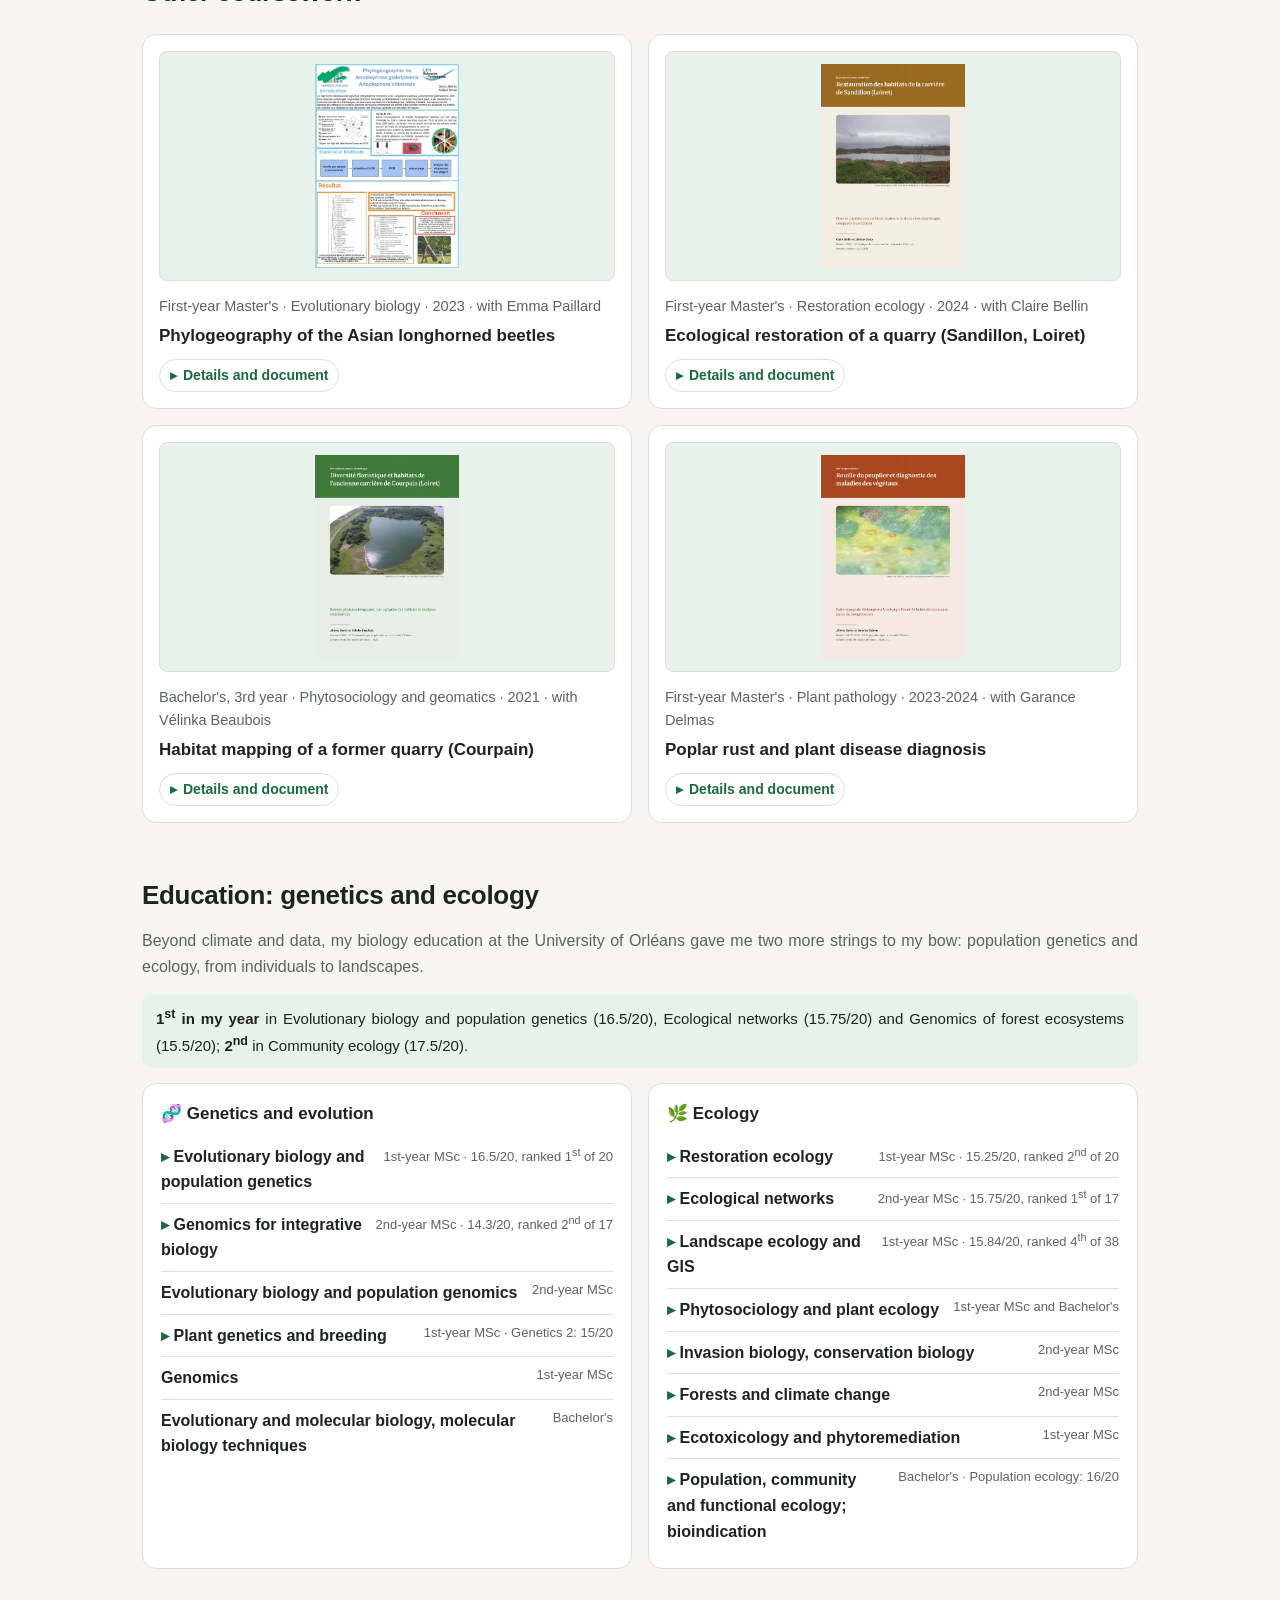
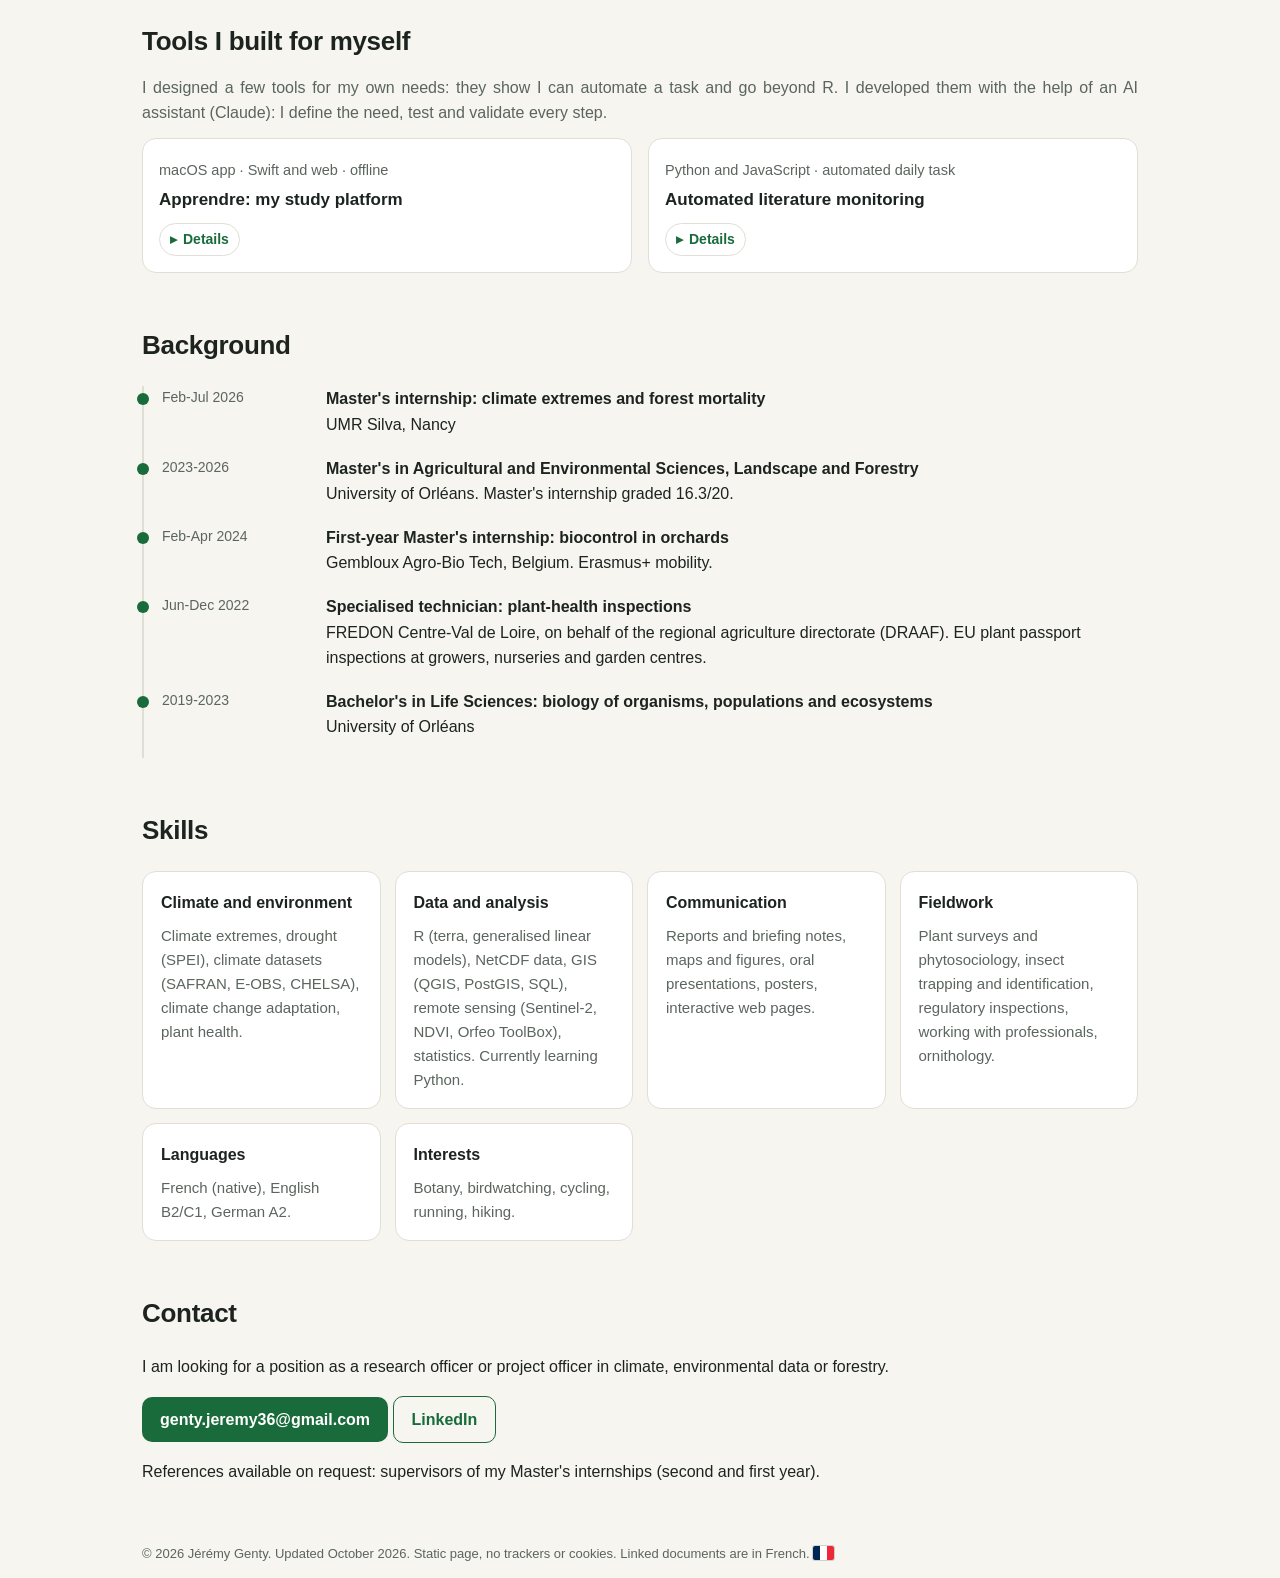
==== commit 374fa6f9: "Vignettes des travaux de formation : pages de garde des rapports et poster du capricorne net Co-Auth" ====
--- a/en.html
+++ b/en.html
@@ -134,31 +134,32 @@
 <h2>Other coursework</h2>
 <div class="travaux">
 <article class="travail" id="capricorne">
-<a href="documents/Poster_capricorne_asiatique_Genty_Paillard.pdf"><img alt="Preview of the poster on the phylogeography of the Asian longhorned beetles" class="portrait" loading="lazy" src="images/capricorne_poster.jpg"/></a>
+<a href="documents/Poster_capricorne_asiatique_Genty_Paillard.pdf"><img alt="Preview of the poster on the phylogeography of the Asian longhorned beetles" class="document" loading="lazy" src="images/capricorne_poster.jpg"/></a>
 <div>
 <p class="etiquette">First-year Master's · Evolutionary biology · 2023 · with Emma Paillard</p>
 <h3>Phylogeography of the Asian longhorned beetles</h3>
 <details class="detail"><summary>Details and document</summary><p>Tracing the invasion routes of <i>Anoplophora glabripennis</i> and <i>A. chinensis</i> in France from DNA sequences: trapping, PCR, COI gene sequencing, phylogenetic trees in MEGA.</p><ul class="outils"><li>Invasive species</li><li>Forest health</li><li>Genetics</li></ul><p class="liens"><a href="documents/Poster_capricorne_asiatique_Genty_Paillard.pdf">Poster (PDF, in French)</a></p></details></div>
 </article>
 <article class="travail" id="sandillon">
-<a href="documents/Restauration_carriere_Sandillon_Bellin_Genty.pdf"><img alt="Map of fauna and flora survey points at the Sandillon quarry" loading="lazy" src="images/sandillon_releves.jpg"/></a>
+<a href="documents/Restauration_carriere_Sandillon_Bellin_Genty.pdf"><img alt="Cover page of the report on the restoration of the Sandillon quarry" class="document" loading="lazy" src="images/couv_sandillon.jpg"/></a>
 <div>
 <p class="etiquette">First-year Master's · Restoration ecology · 2024 · with Claire Bellin</p>
 <h3>Ecological restoration of a quarry (Sandillon, Loiret)</h3>
-<details class="detail"><summary>Details and document</summary><p>Comparing areas quarried until 2006 and 2016 with a control area: bird point counts, ground-beetle pitfall traps, reptile boards, plant surveys; Jaccard similarity, Raunkiaer life forms, Ellenberg indicator values.</p><ul class="outils"><li>Fauna and flora surveys</li><li>Restoration</li><li>QGIS</li><li>R</li></ul><p class="liens"><a href="documents/Restauration_carriere_Sandillon_Bellin_Genty.pdf">Report (PDF, 19 pages, in French)</a></p></details></div>
+<details class="detail"><summary>Details and document</summary><p>Comparing areas quarried until 2006 and 2016 with a control area: bird point counts, ground-beetle pitfall traps, reptile boards, plant surveys; Jaccard similarity, Raunkiaer life forms, Ellenberg indicator values.</p><ul class="outils"><li>Fauna and flora surveys</li><li>Restoration</li><li>QGIS</li><li>R</li></ul><p class="liens"><a href="documents/Restauration_carriere_Sandillon_Bellin_Genty.pdf">Report (PDF, 11 pages, in French)</a></p></details></div>
 </article>
 <article class="travail" id="courpain">
-<a href="documents/Habitats_carriere_Courpain_Genty_Beaubois.pdf"><img alt="Habitat map of the former Courpain quarry with the GPS survey points" loading="lazy" src="images/courpain_habitats.jpg"/></a>
+<a href="documents/Habitats_carriere_Courpain_Genty_Beaubois.pdf"><img alt="Cover page of the report on the habitats of the Courpain quarry" class="document" loading="lazy" src="images/couv_courpain.jpg"/></a>
 <div>
 <p class="etiquette">Bachelor's, 3rd year · Phytosociology and geomatics · 2021 · with Vélinka Beaubois</p>
 <h3>Habitat mapping of a former quarry (Courpain)</h3>
 <details class="detail"><summary>Details and document</summary><p>On a restored 17 ha quarry: georeferenced vegetation relevés, habitat map in QGIS (4.2 ha of grasslands and meadows, 5.1 ha of open water), factor analyses and dendrograms distinguishing three main vegetation types.</p><ul class="outils"><li>Habitat mapping</li><li>GPS</li><li>QGIS</li><li>Phytosociology</li></ul><p class="liens"><a href="documents/Habitats_carriere_Courpain_Genty_Beaubois.pdf">Report (PDF, in French)</a></p></details></div>
 </article>
 <article class="travail">
+<a href="documents/Rouille_peuplier_phytopathologie_Genty_Delmas.pdf"><img alt="Cover page of the report on poplar rust and plant disease diagnosis" class="document" loading="lazy" src="images/couv_rouille.jpg"/></a>
 <div>
 <p class="etiquette">First-year Master's · Plant pathology · 2023-2024 · with Garance Delmas</p>
 <h3>Poplar rust and plant disease diagnosis</h3>
-<details class="detail"><summary>Details and document</summary><p>Pathotyping strains of <i>Melampsora larici-populina</i> on poplar clones: one strain characterised, the other uninterpretable because the control was not infected, which we discuss. Then 25 diagnostic sheets: powdery mildews, rusts, galls, mistletoe, fire blight, viruses.</p><ul class="outils"><li>Plant pathology</li><li>Forest health</li><li>Diagnostic</li></ul><p class="liens"><a href="documents/Rouille_peuplier_phytopathologie_Genty_Delmas.pdf">Report (PDF, in French)</a></p></details></div>
+<details class="detail"><summary>Details and document</summary><p>Pathotyping strains of <i>Melampsora larici-populina</i> on poplar clones: one strain characterised, the other uninterpretable because the control was not infected, which we discuss. Then 24 diagnostic sheets: powdery mildews, rusts, galls, mistletoe, fire blight, viruses.</p><ul class="outils"><li>Plant pathology</li><li>Forest health</li><li>Diagnostic</li></ul><p class="liens"><a href="documents/Rouille_peuplier_phytopathologie_Genty_Delmas.pdf">Report (PDF, in French)</a></p></details></div>
 </article>
 </div>
 </section>
--- a/style.css
+++ b/style.css
@@ -41,6 +41,8 @@
 figure{margin:0}figure img{width:100%;height:auto;display:block;border-radius:8px;border:1px solid var(--bord)}
 figcaption{font-size:13px;color:var(--mut);margin-top:6px}
 .fig-cadre{position:relative}
+.fig-cadre img{aspect-ratio:1260/800}
+@media(max-width:480px){.fig-label{font-size:10px!important;white-space:normal!important;max-width:44%;line-height:1.2}.fig-nord{font-size:9px;right:6px;bottom:6px}}
 .fig-label{position:absolute;top:8px;font-size:12px;font-weight:600;background:rgba(255,255,255,.88);color:#222;padding:2px 7px;border-radius:5px}
 .fig-label.g{left:8px}.fig-label.d{left:calc(51% + 8px)}
 .fig-nord{position:absolute;right:10px;bottom:10px;font:700 11px/1 sans-serif;text-align:center;color:#222;background:rgba(255,255,255,.85);padding:3px 5px;border-radius:5px}
@@ -60,20 +62,22 @@
 .travail{background:var(--carte);border:1px solid var(--bord);border-radius:14px;padding:16px;display:flex;flex-direction:column;gap:10px}
 .travail img{width:100%;height:190px;object-fit:cover;object-position:top;border-radius:8px;border:1px solid var(--bord);display:block}
 .travail img.portrait{object-position:top center}
+.travail img.document{height:230px;object-fit:contain;padding:12px;background:var(--ac2)}
 .travail h3{font-size:17px;margin:2px 0 6px}.travail p{margin:4px 0;font-size:14.5px}
 
 .intro-section{max-width:760px;color:var(--mut);margin:-8px 0 12px}
 .points-forts{background:var(--ac2);border-radius:10px;padding:10px 14px;font-size:15px;max-width:900px}
-.deux-col{display:grid;grid-template-columns:1fr 1fr;gap:16px;margin-top:14px}
-@media(max-width:760px){.deux-col{grid-template-columns:1fr}}
+.deux-col{display:grid;grid-template-columns:minmax(0,1fr) minmax(0,1fr);gap:16px;margin-top:14px}
+@media(max-width:760px){.deux-col{grid-template-columns:minmax(0,1fr)}}
+.col-ue{min-width:0}.ue a,.ue small{overflow-wrap:anywhere}
 .col-ue{background:var(--carte);border:1px solid var(--bord);border-radius:14px;padding:16px 18px}
 .col-ue h3{font-size:17px;margin:0 0 8px}
 .ue{list-style:none;padding:0;margin:0}
-.ue li{padding:8px 0;border-top:1px solid var(--bord);display:grid;grid-template-columns:1fr auto;gap:2px 10px}
+.ue li{padding:8px 0;border-top:1px solid var(--bord);display:grid;grid-template-columns:minmax(0,1fr) auto;gap:2px 10px}
 .ue li:first-child{border-top:0}
 .ue li span{color:var(--mut);font-size:13px;text-align:right;white-space:nowrap}
 .ue li small{grid-column:1/-1;color:var(--mut);font-size:13px}
-@media(max-width:480px){.ue li{grid-template-columns:1fr}.ue li span{text-align:left}}
+@media(max-width:480px){.ue li{grid-template-columns:minmax(0,1fr)}.ue li span{text-align:left;white-space:normal}}
 
 .ue li small.rendu{color:var(--txt);opacity:.85;border-left:2px solid var(--ac);padding-left:8px;margin-top:3px}
 
@@ -88,11 +92,12 @@
 details.detail[open]>summary::before{transform:rotate(90deg)}
 details.detail[open]>summary{margin-bottom:8px}
 .ue li.depliable{display:block}
-details.ue-detail>summary{cursor:pointer;display:grid;grid-template-columns:1fr auto;gap:2px 10px;list-style:none}
+details.ue-detail>summary{cursor:pointer;display:grid;grid-template-columns:minmax(0,1fr) auto;gap:2px 10px;list-style:none}
 details.ue-detail>summary::-webkit-details-marker{display:none}
 details.ue-detail>summary b::before{content:"▸ ";color:var(--ac)}
 details.ue-detail[open]>summary b::before{content:"▾ "}
 details.ue-detail>summary span{color:var(--mut);font-size:13px;text-align:right;white-space:nowrap}
+@media(max-width:480px){details.ue-detail>summary{grid-template-columns:minmax(0,1fr)}details.ue-detail>summary span{text-align:left;white-space:normal}}
 details.ue-detail small{display:block;color:var(--mut);font-size:13px;margin-top:4px}
 details.ue-detail small.rendu{color:var(--txt);opacity:.85;border-left:2px solid var(--ac);padding-left:8px}
 .video-ue{width:100%;max-width:520px;margin-top:8px;border-radius:8px;border:1px solid var(--bord);background:#000}
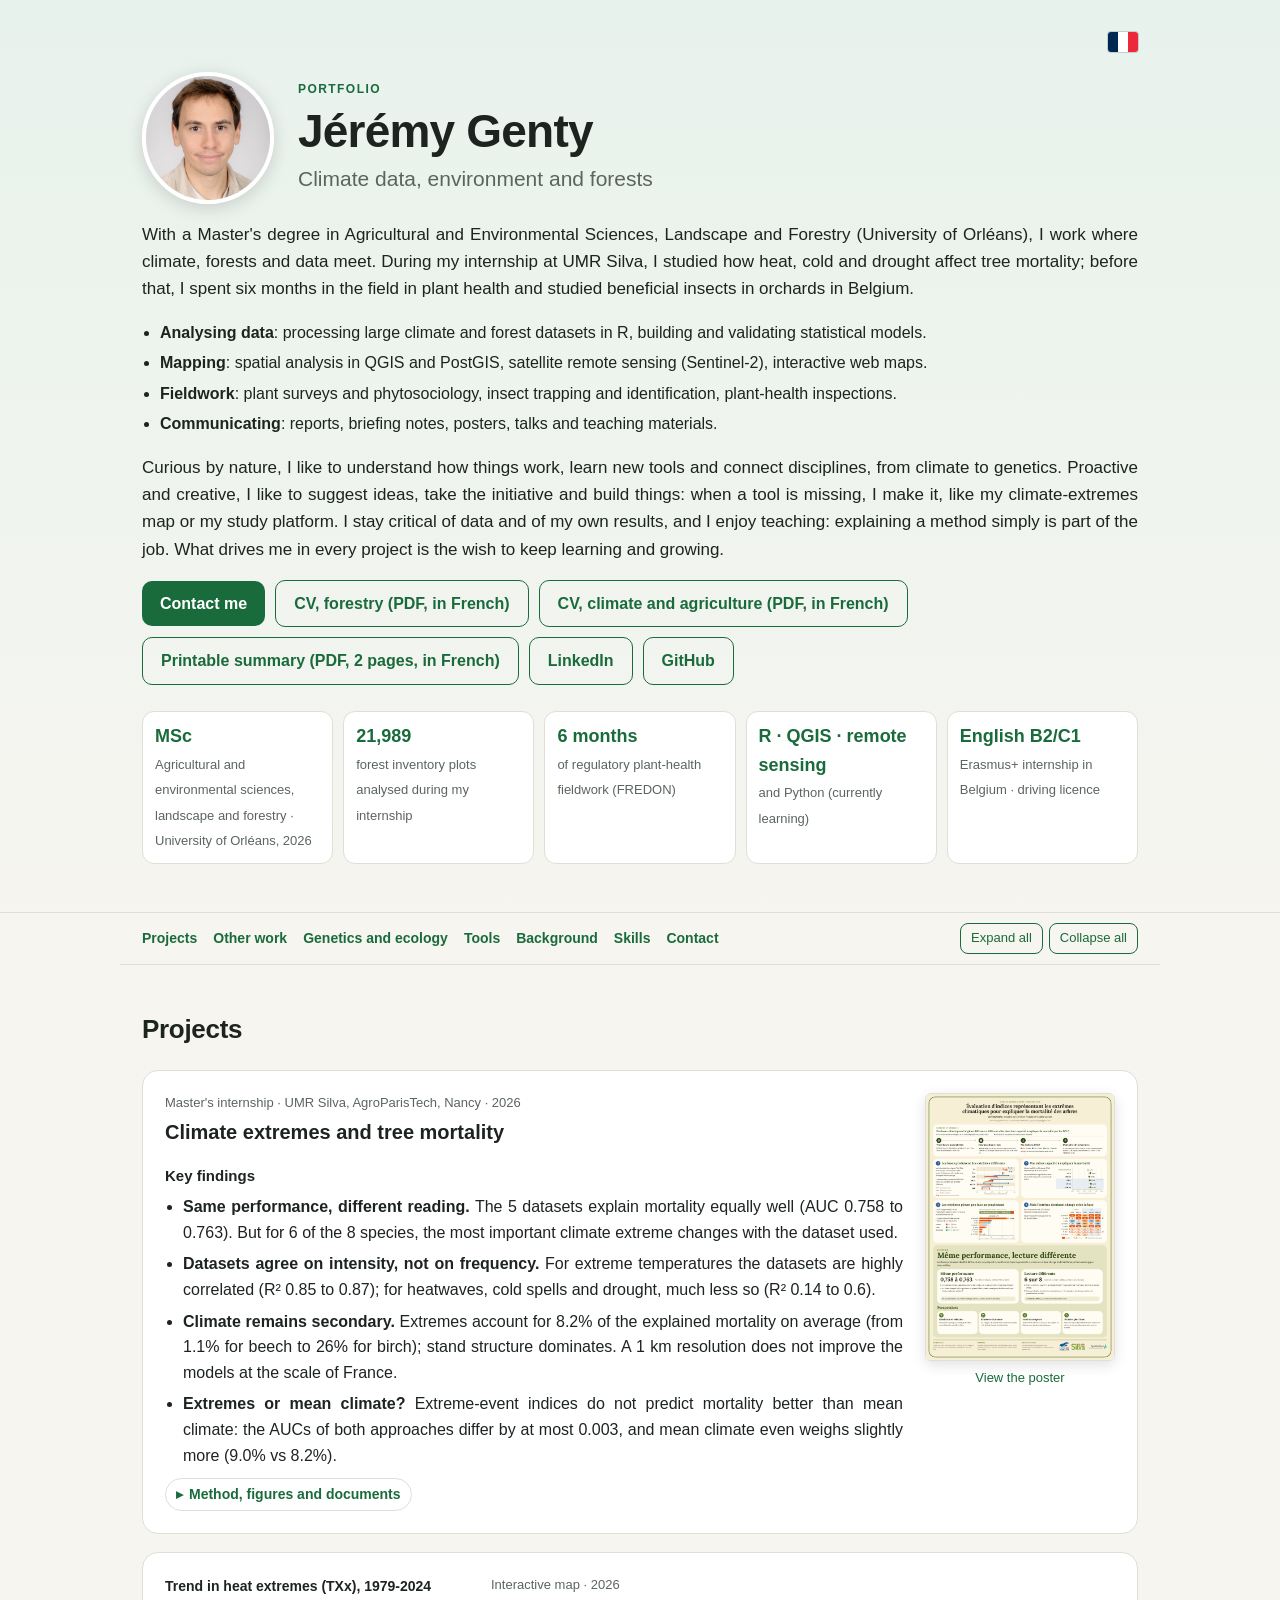
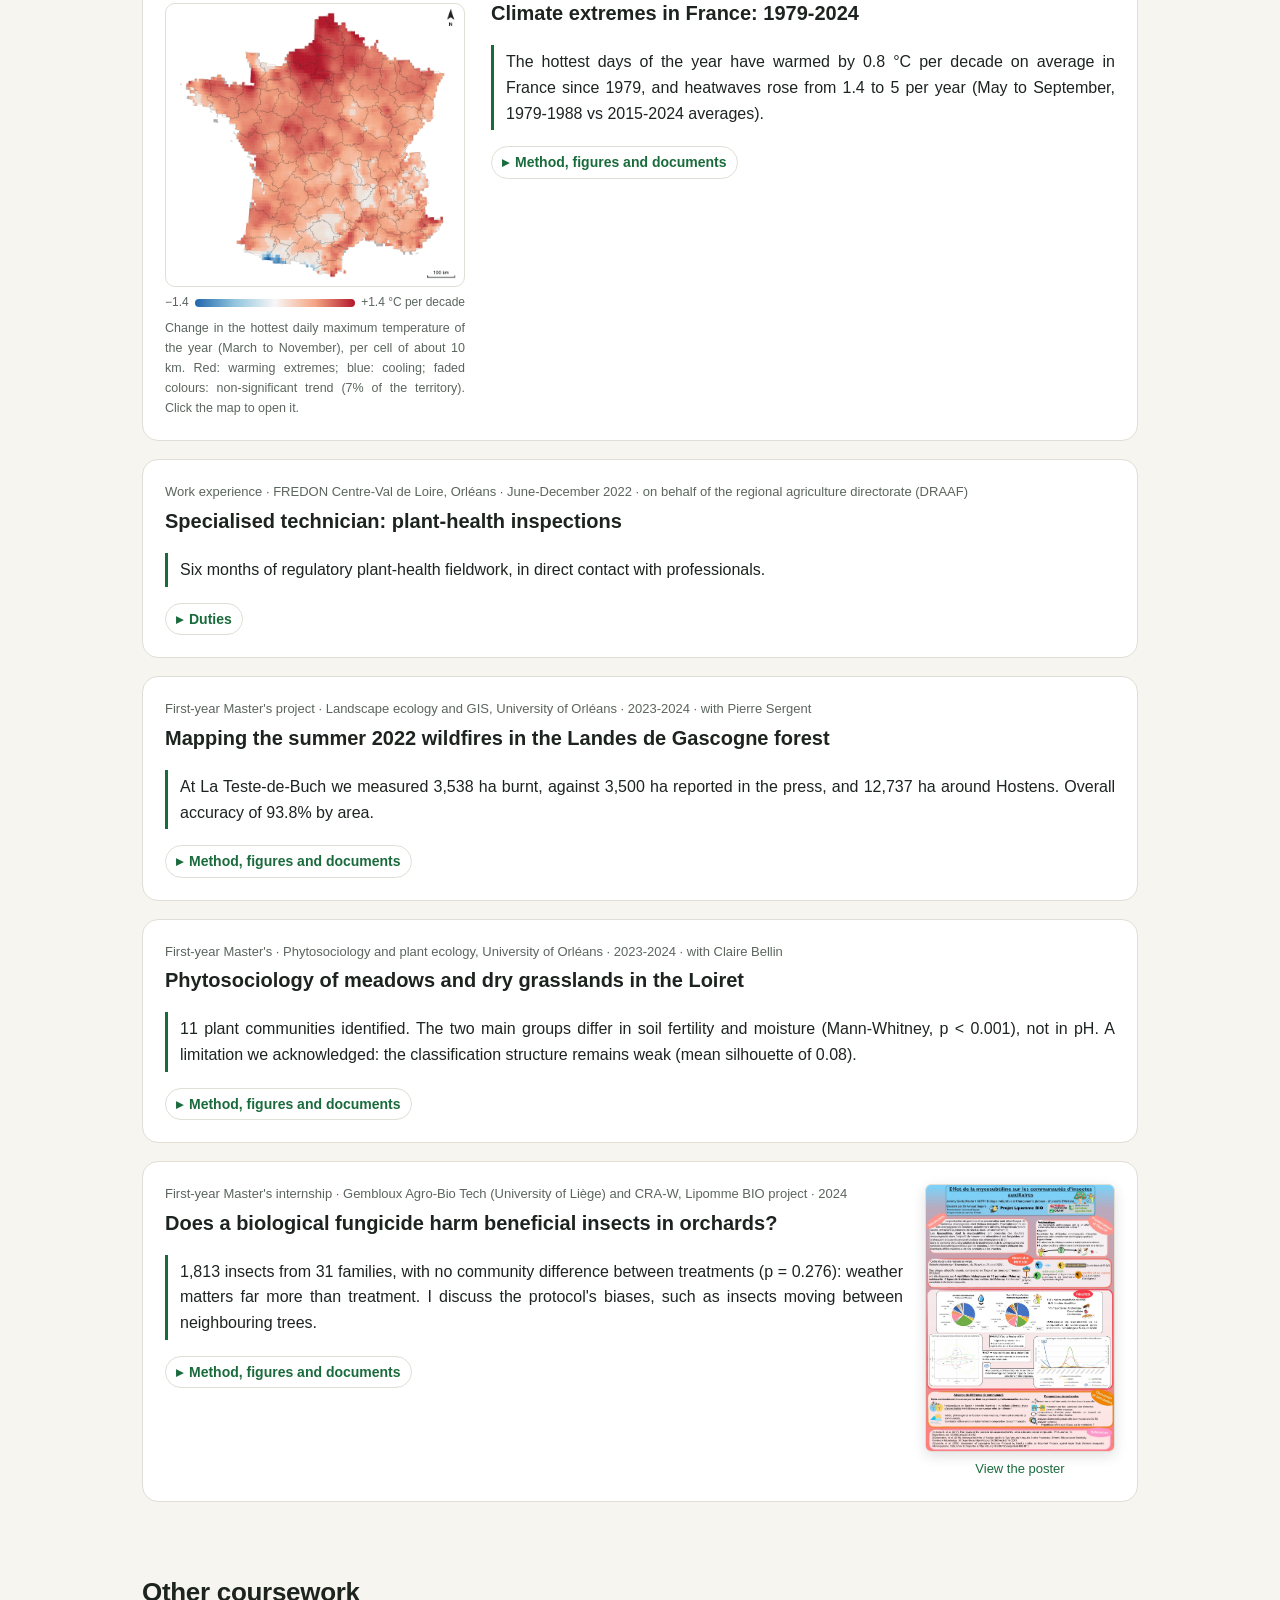
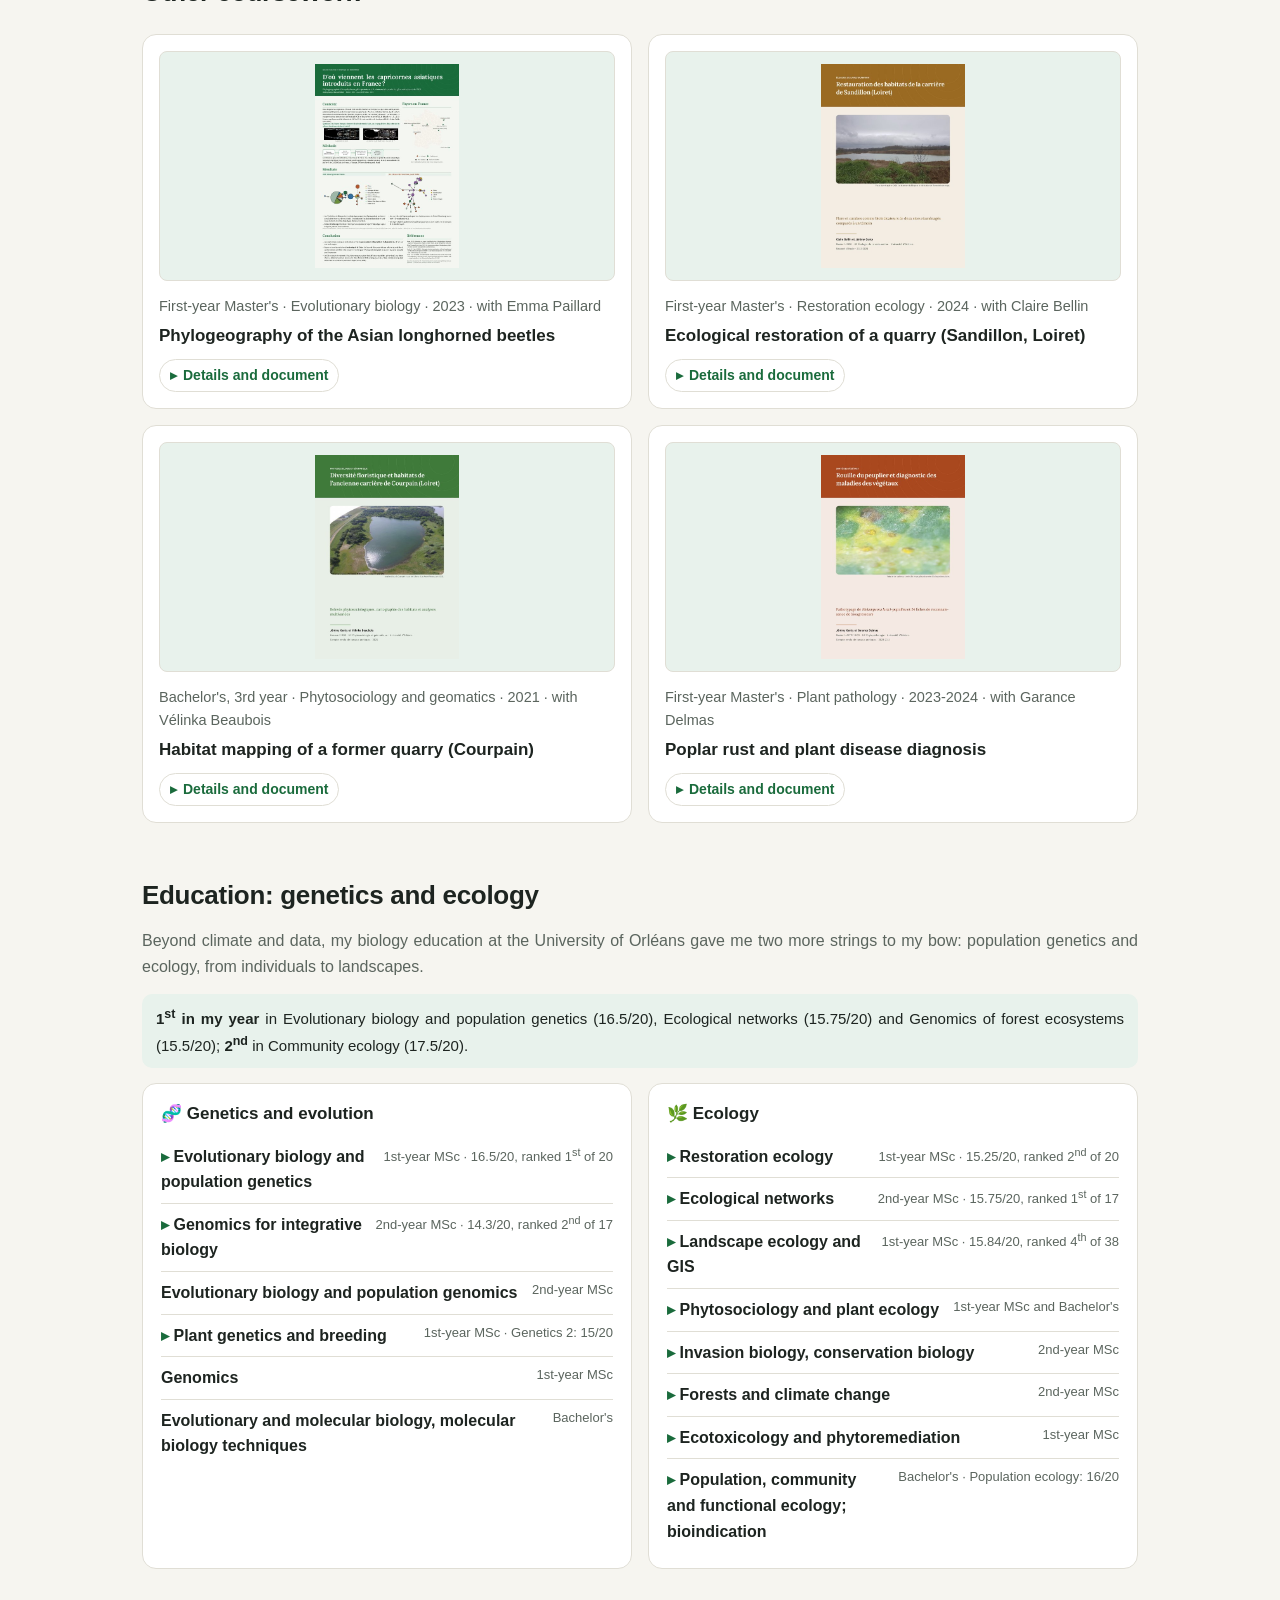
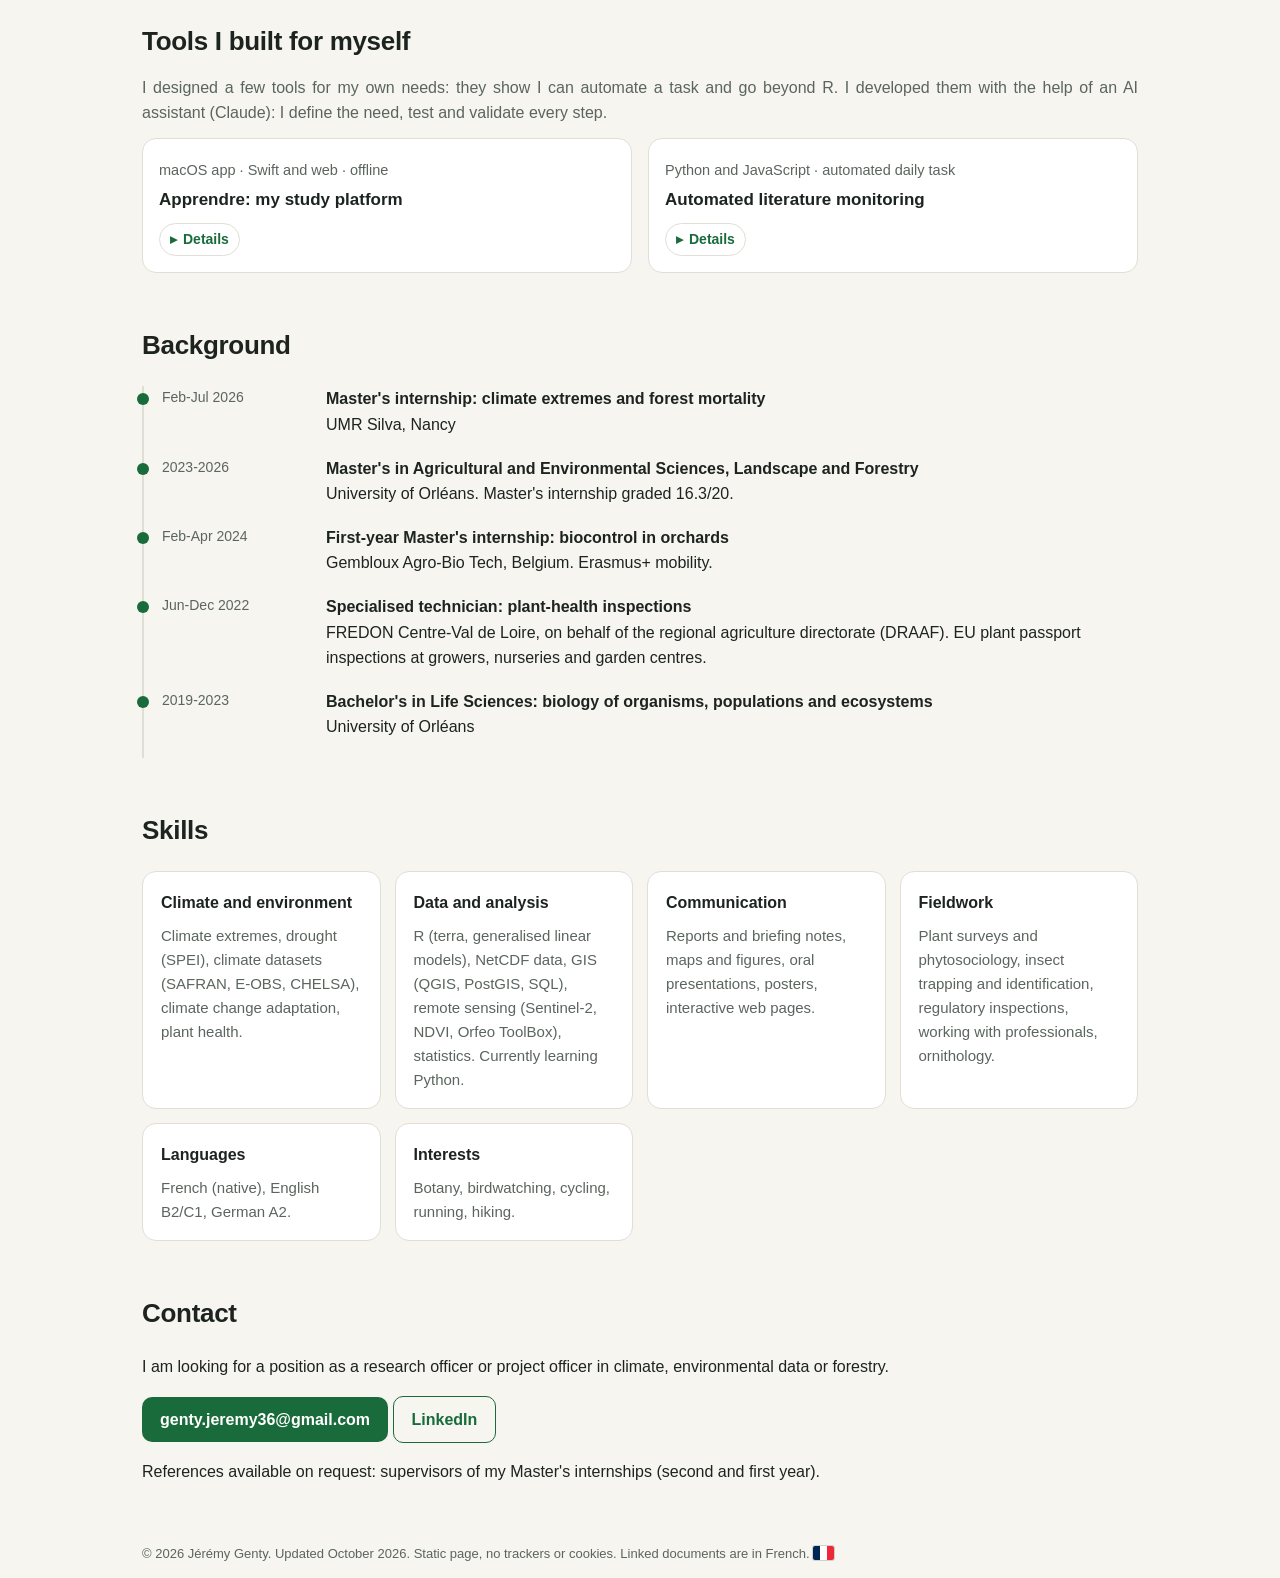
==== commit 1ae80445: "Poster capricorne refait en A0 : reseaux d'haplotypes COI sous R, carte des foyers, conclusions corr" ====
--- a/en.html
+++ b/en.html
@@ -138,7 +138,7 @@
 <div>
 <p class="etiquette">First-year Master's · Evolutionary biology · 2023 · with Emma Paillard</p>
 <h3>Phylogeography of the Asian longhorned beetles</h3>
-<details class="detail"><summary>Details and document</summary><p>Tracing the invasion routes of <i>Anoplophora glabripennis</i> and <i>A. chinensis</i> in France from DNA sequences: trapping, PCR, COI gene sequencing, phylogenetic trees in MEGA.</p><ul class="outils"><li>Invasive species</li><li>Forest health</li><li>Genetics</li></ul><p class="liens"><a href="documents/Poster_capricorne_asiatique_Genty_Paillard.pdf">Poster (PDF, in French)</a></p></details></div>
+<details class="detail"><summary>Details and document</summary><p>Tracing the invasion routes of <i>Anoplophora glabripennis</i> and <i>A. chinensis</i> in France from the mitochondrial COI gene (195 sequences), with haplotype networks redone in R: the Royan outbreak comes directly from China, not from Italy, and the Gien outbreak carries its own haplotype.</p><ul class="outils"><li>Invasive species</li><li>Forest health</li><li>Genetics</li></ul><p class="liens"><a href="documents/Poster_capricorne_asiatique_Genty_Paillard.pdf">Poster (PDF, in French)</a></p></details></div>
 </article>
 <article class="travail" id="sandillon">
 <a href="documents/Restauration_carriere_Sandillon_Bellin_Genty.pdf"><img alt="Cover page of the report on the restoration of the Sandillon quarry" class="document" loading="lazy" src="images/couv_sandillon.jpg"/></a>
